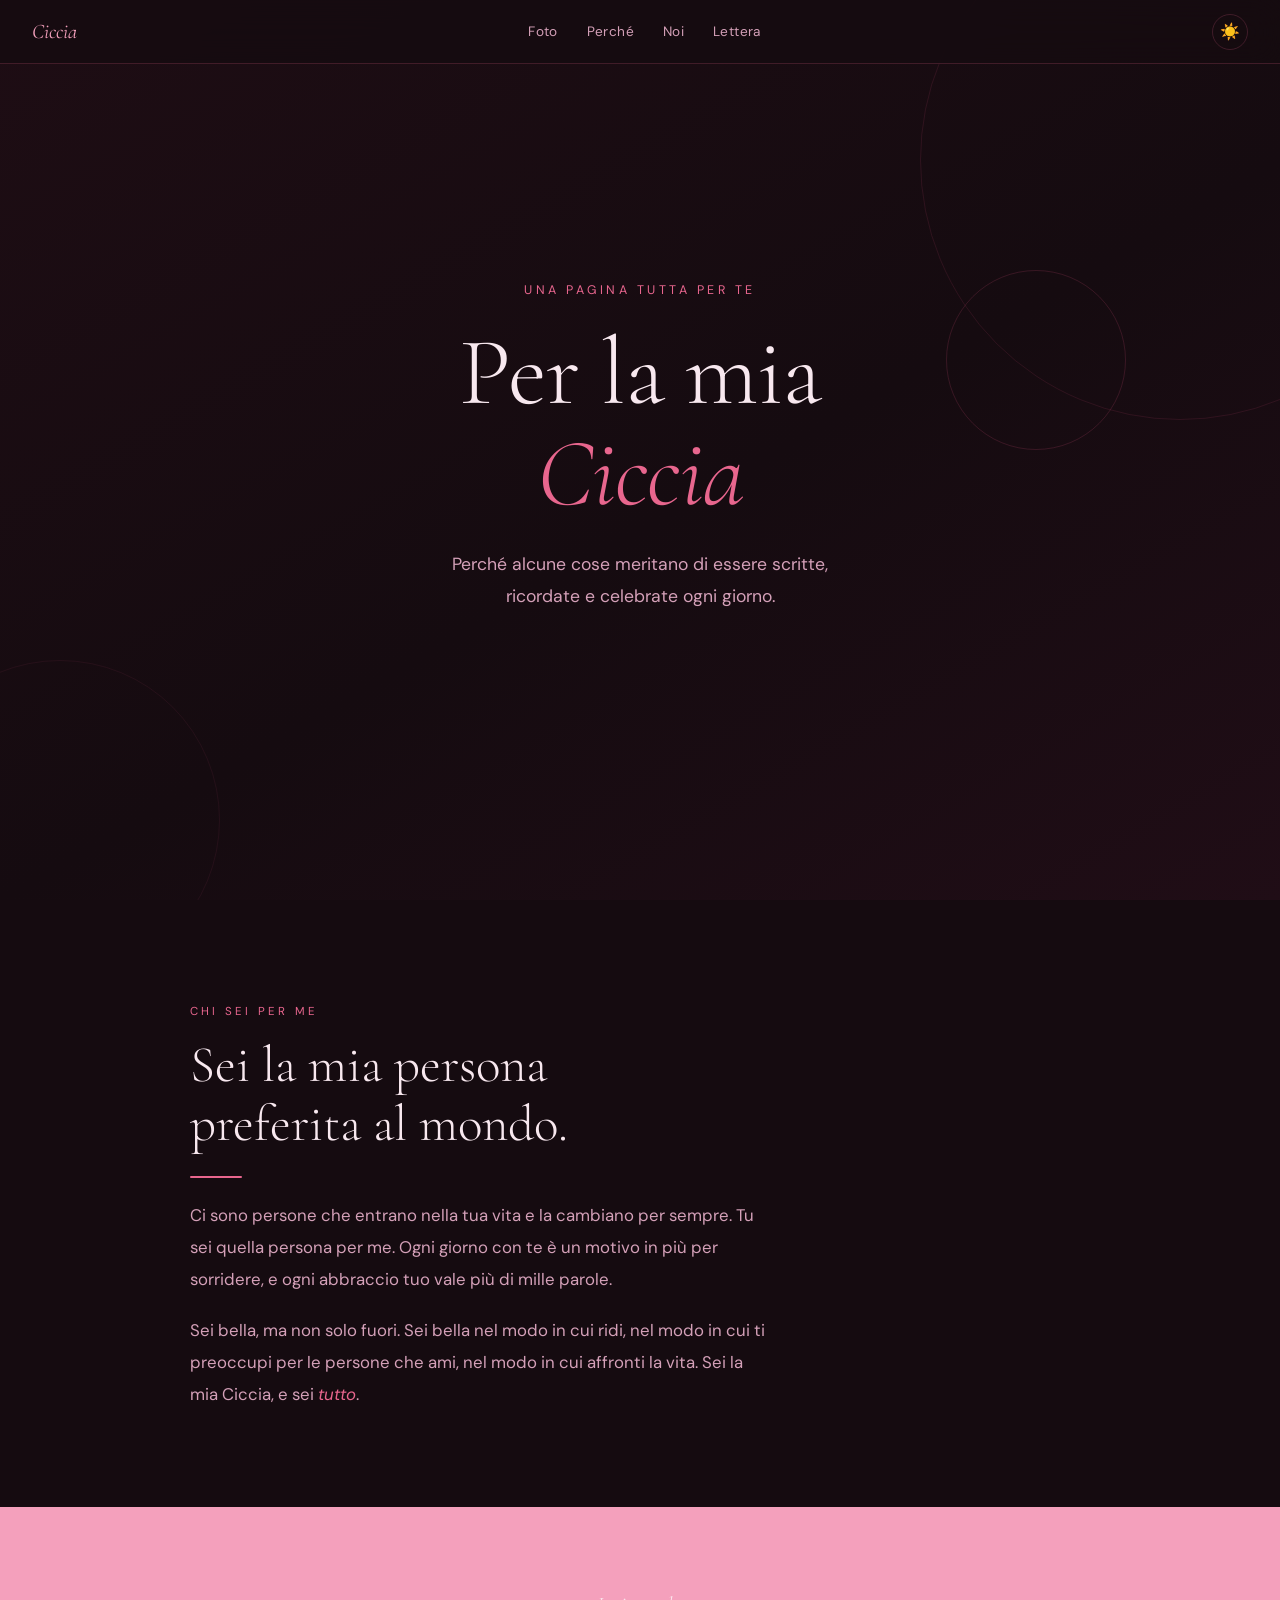
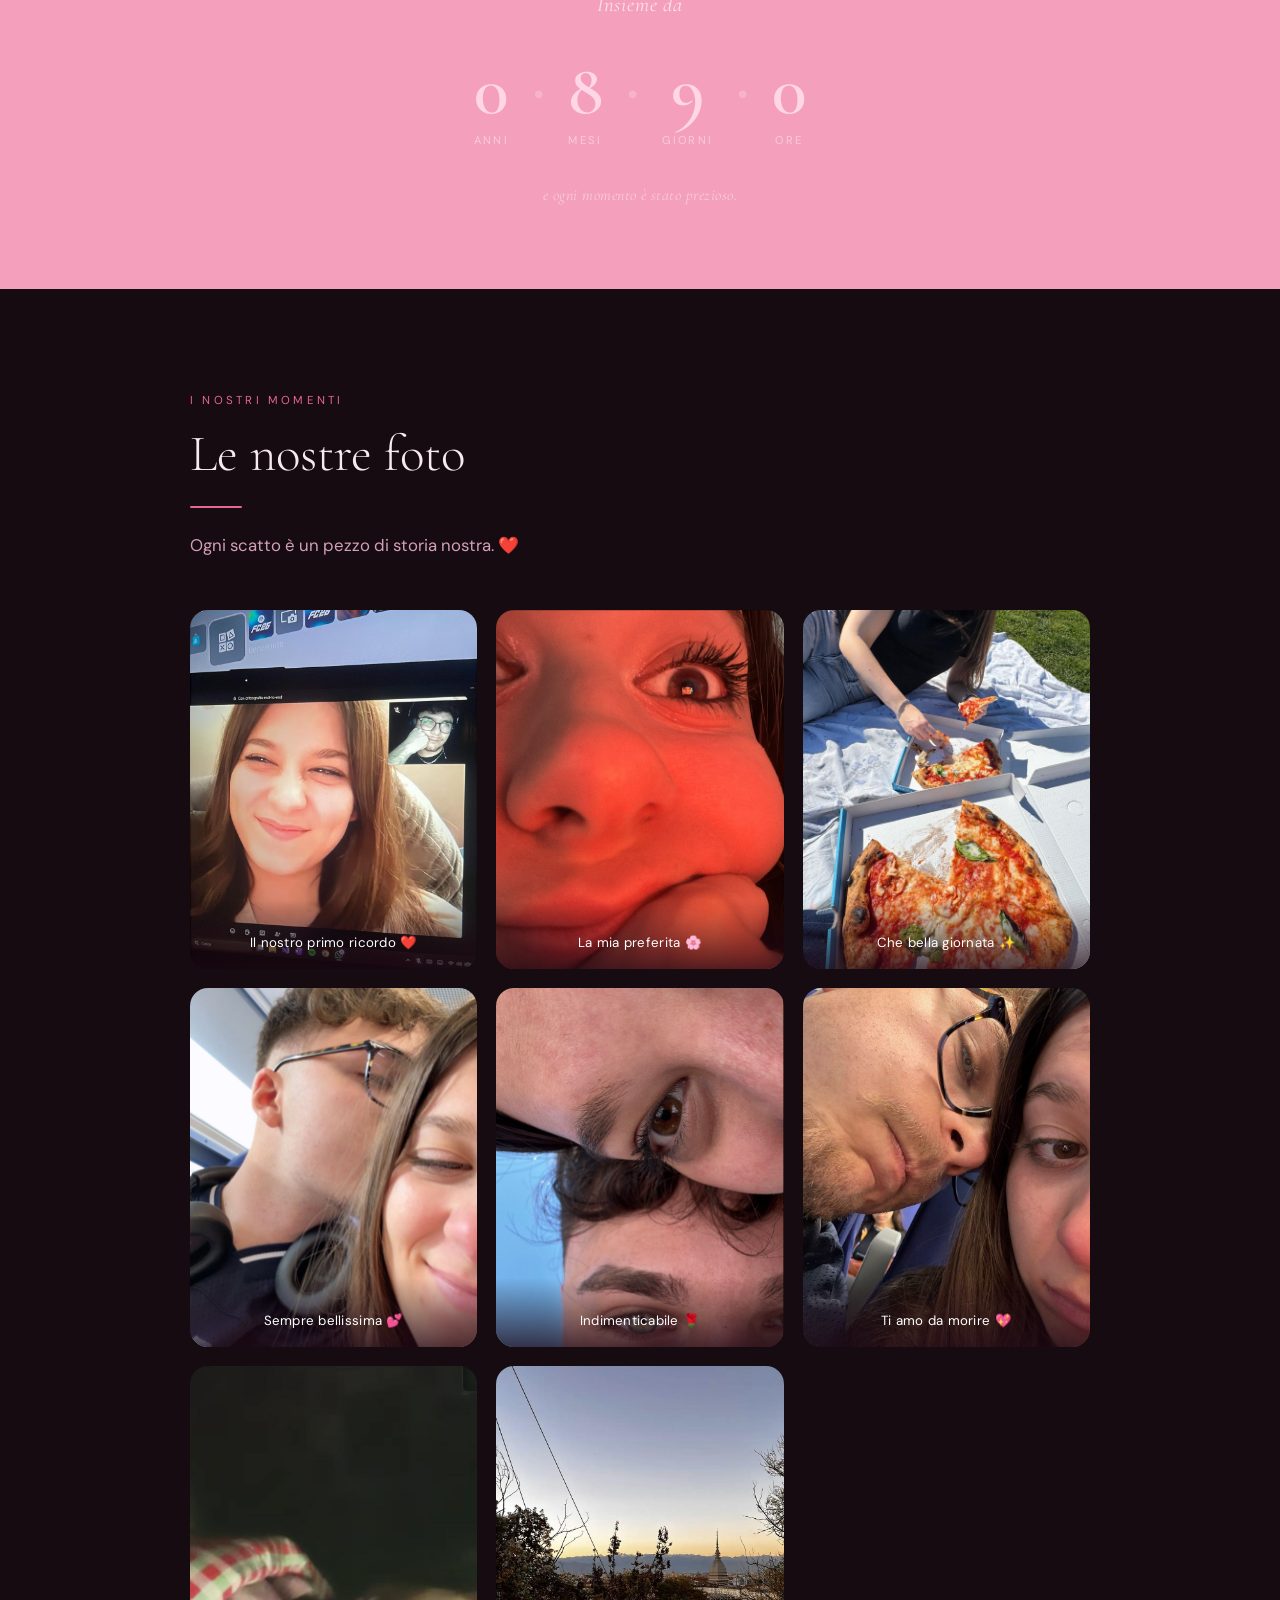
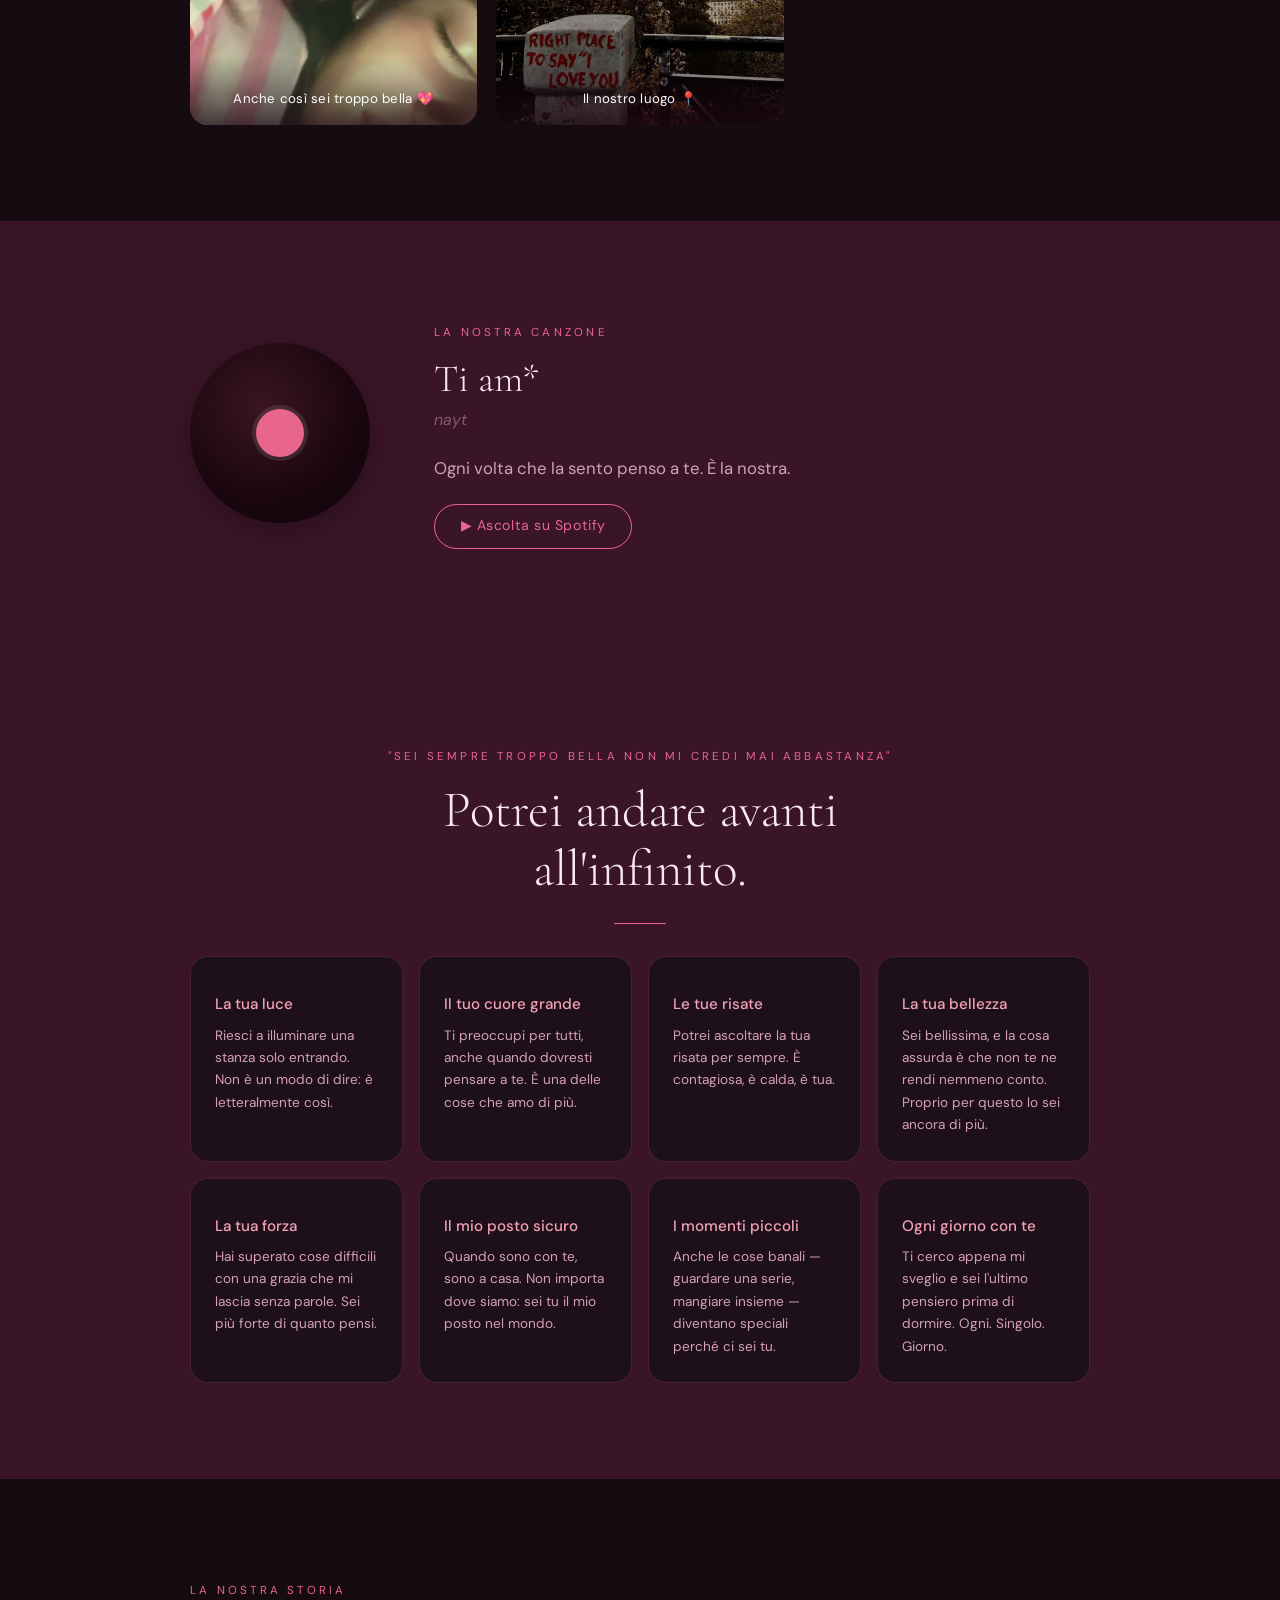
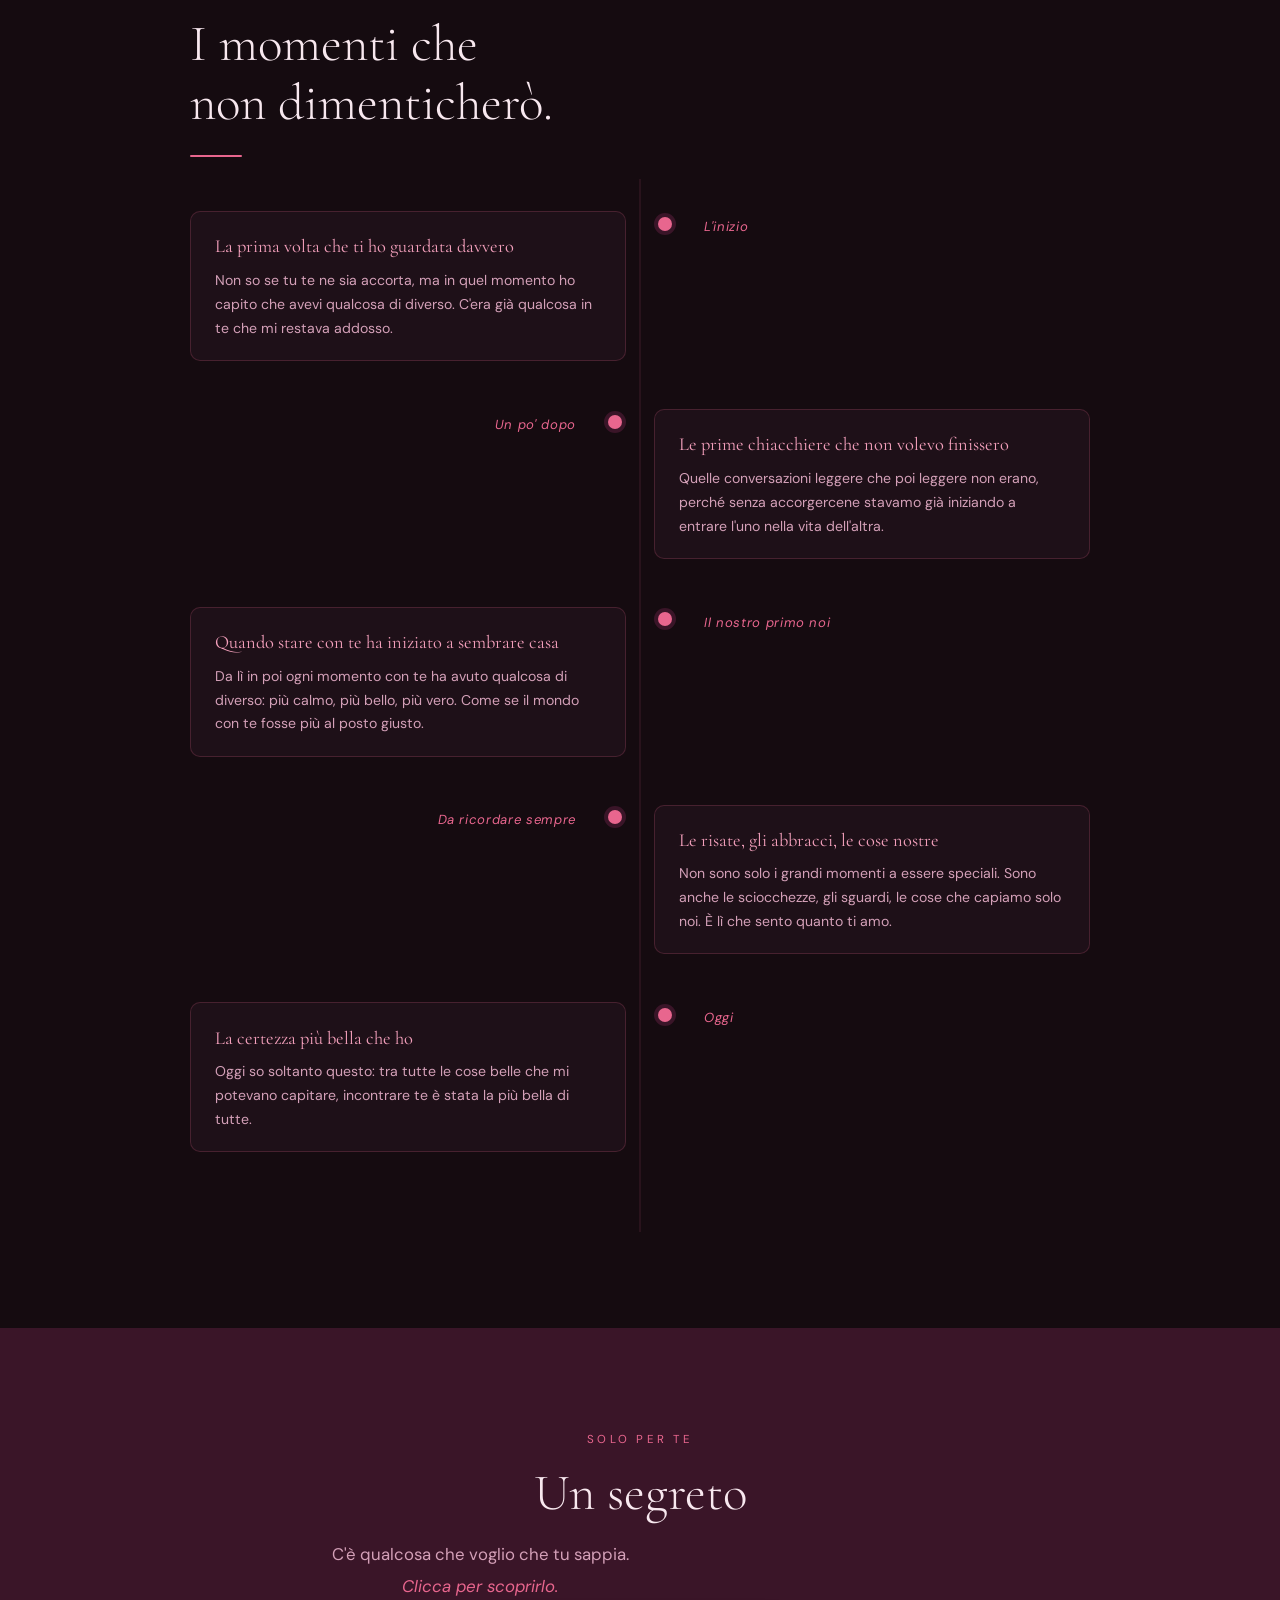
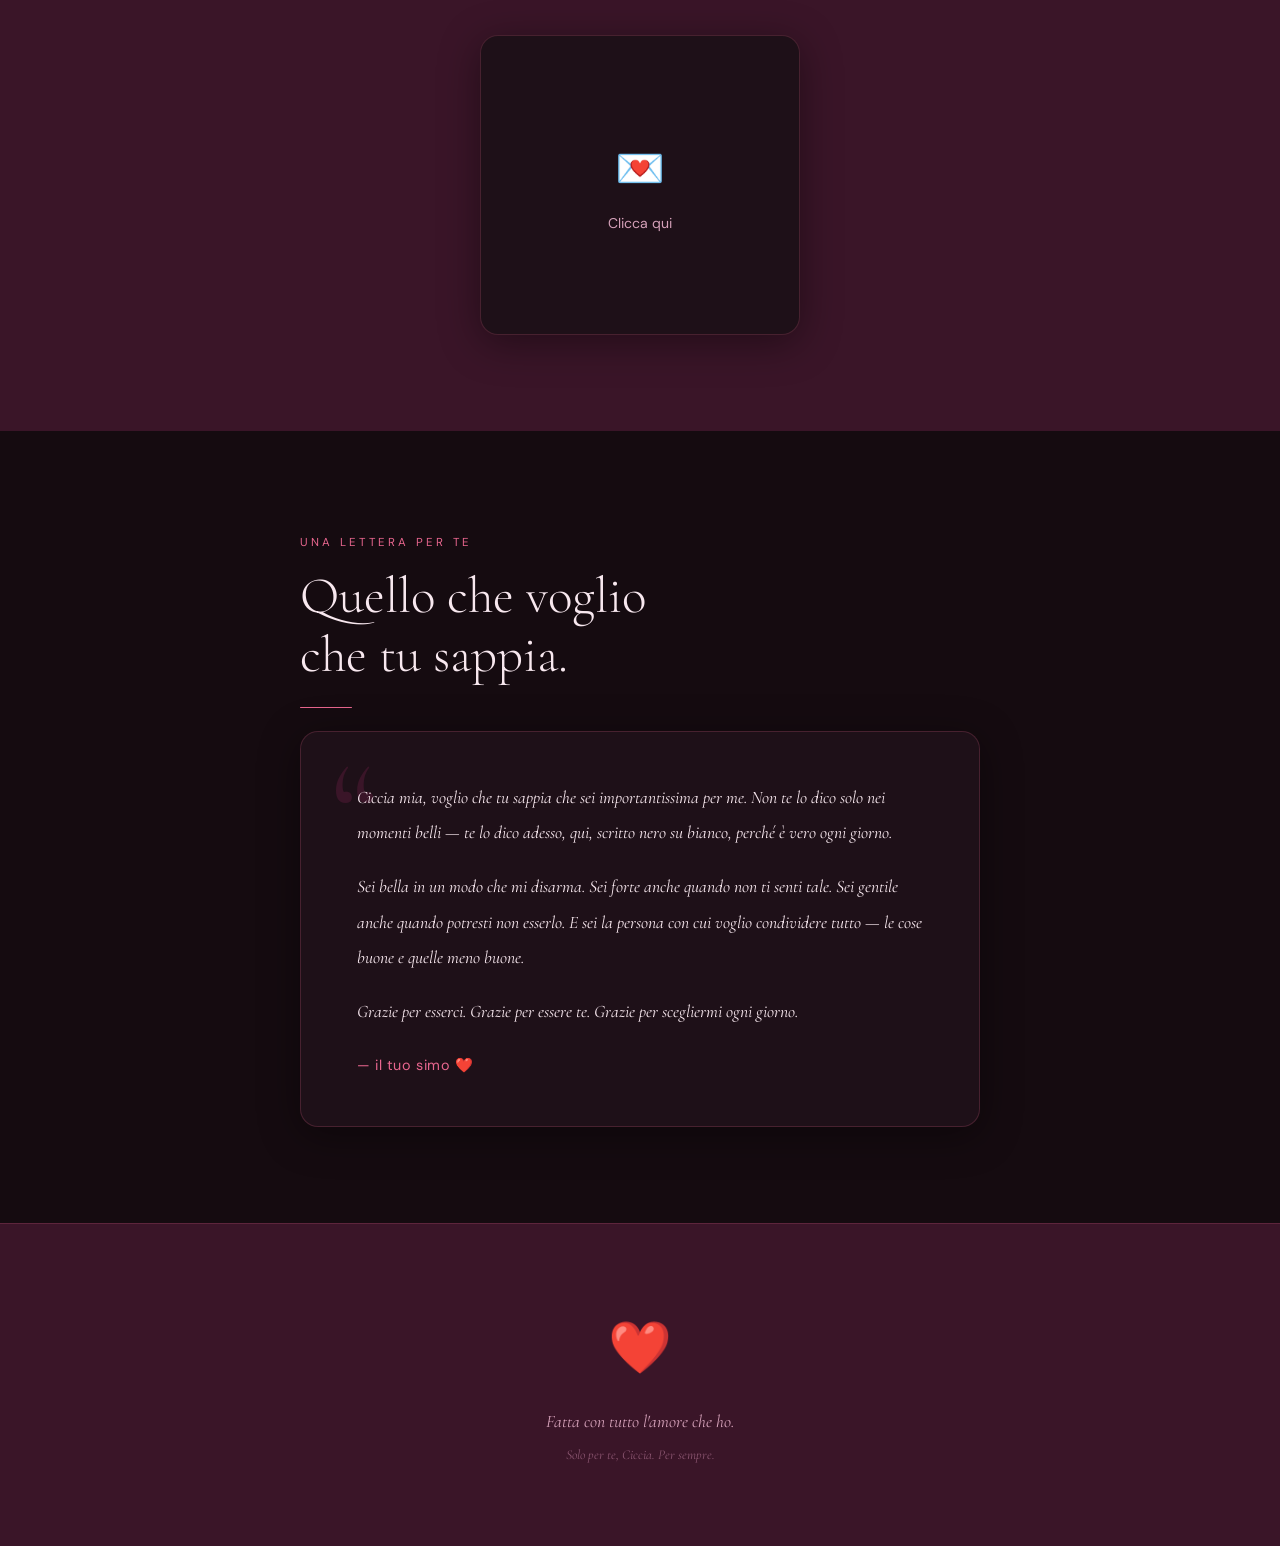
==== index.html @ 75c99d30 "Add files via upload" ====
<!DOCTYPE html>
<html lang="it">
<head>
  <meta charset="UTF-8" />
  <meta name="viewport" content="width=device-width, initial-scale=1.0" />
  <title>Per la mia Ciccia</title>

  <link rel="stylesheet" href="style.css" />
  <link rel="preconnect" href="https://fonts.googleapis.com" />
  <link rel="preconnect" href="https://fonts.gstatic.com" crossorigin />
  <link href="https://fonts.googleapis.com/css2?family=Cormorant+Garamond:ital,wght@0,300;0,400;0,600;1,300;1,400&family=DM+Sans:wght@300;400;500&display=swap" rel="stylesheet" />
</head>
<body>
  <div class="petals-wrap" id="petals"></div>

  <nav id="navbar">
    <span class="nav-brand">Ciccia</span>
    <div class="nav-links">
      <a href="#gallery">Foto</a>
      <a href="#reasons">Perché</a>
      <a href="#timeline">Noi</a>
      <a href="#letter">Lettera</a>
    </div>
    <button class="theme-toggle" id="themeToggle" aria-label="Cambia tema">🌙</button>
  </nav>

  <section id="hero">
    <div class="hero-inner">
      <p class="eyebrow">Una pagina tutta per te</p>
      <h1>Per la mia <br /><em>Ciccia</em></h1>
      <p class="hero-sub">
        Perché alcune cose meritano di essere scritte,<br />
        ricordate e celebrate ogni giorno.
      </p>
     
    </div>

    <div class="hero-deco" aria-hidden="true">
      <div class="deco-circle c1"></div>
      <div class="deco-circle c2"></div>
      <div class="deco-circle c3"></div>
    </div>
  </section>

  <section id="intro" class="section">
    <div class="container">
      <span class="tag">Chi sei per me</span>
      <h2>Sei la mia persona <br />preferita al mondo.</h2>
      <div class="divider"></div>
      <p class="body-text">
        Ci sono persone che entrano nella tua vita e la cambiano per sempre.
        Tu sei quella persona per me. Ogni giorno con te è un motivo in più per sorridere,
        e ogni abbraccio tuo vale più di mille parole.
      </p>
      <p class="body-text mt">
        Sei bella, ma non solo fuori. Sei bella nel modo in cui ridi, nel modo in cui
        ti preoccupi per le persone che ami, nel modo in cui affronti la vita.
        Sei la mia Ciccia, e sei <em>tutto</em>.
      </p>
    </div>
  </section>

  <div id="counter">
    <div class="counter-inner">
      <p class="counter-label-top">Insieme da</p>
      <div class="counter-grid">
        <div class="cnt-item">
          <span class="cnt-num" id="cnt-years">0</span>
          <span class="cnt-unit">Anni</span>
        </div>
        <div class="cnt-sep">•</div>
        <div class="cnt-item">
          <span class="cnt-num" id="cnt-months">0</span>
          <span class="cnt-unit">Mesi</span>
        </div>
        <div class="cnt-sep">•</div>
        <div class="cnt-item">
          <span class="cnt-num" id="cnt-days">0</span>
          <span class="cnt-unit">Giorni</span>
        </div>
        <div class="cnt-sep">•</div>
        <div class="cnt-item">
          <span class="cnt-num" id="cnt-hours">0</span>
          <span class="cnt-unit">Ore</span>
        </div>
      </div>
      <p class="counter-sub">e ogni momento è stato prezioso.</p>
    </div>
  </div>

  <section id="gallery" class="section">
    <div class="container">
      <span class="tag">I nostri momenti</span>
      <h2>Le nostre foto</h2>
      <div class="divider"></div>
      <p class="body-text" style="margin-bottom: 3rem;">
        Ogni scatto è un pezzo di storia nostra. ❤️
      </p>

      <div class="photo-grid" id="photoGrid"></div>
    </div>
  </section>

  <section id="song" class="section song-section">
    <div class="container song-inner">
      <div class="song-vinyl" id="vinyl" aria-hidden="true">
        <div class="vinyl-center"></div>
      </div>

      <div class="song-text">
        <span class="tag">La nostra canzone</span>
        <h2 id="song-title">La nostra canzone</h2>
        <p class="song-artist" id="song-artist">Artista — Titolo</p>
        <p class="body-text">Ogni volta che la sento penso a te. È la nostra.</p>
        <a class="spotify-btn" id="spotify-link" href="#" target="_blank" rel="noopener noreferrer">▶ Ascolta su Spotify</a>
      </div>
    </div>
  </section>

  <section id="reasons" class="section alt-section">
    <div class="container" style="text-align: center;">
      <span class="tag">"Sei sempre troppo bella non mi credi mai abbastanza"</span>
      <h2>Potrei andare avanti <br />all'infinito.</h2>
      <div class="divider" style="margin: 1.5rem auto;"></div>

      <div class="reasons-grid">
        <div class="reason-card" data-delay="0">
          <span class="r-icon"></span>
          <h3>La tua luce</h3>
          <p>Riesci a illuminare una stanza solo entrando. Non è un modo di dire: è letteralmente così.</p>
        </div>

        <div class="reason-card" data-delay="60">
          <span class="r-icon"></span>
          <h3>Il tuo cuore grande</h3>
          <p>Ti preoccupi per tutti, anche quando dovresti pensare a te. È una delle cose che amo di più.</p>
        </div>

        <div class="reason-card" data-delay="120">
          <span class="r-icon"></span>
          <h3>Le tue risate</h3>
          <p>Potrei ascoltare la tua risata per sempre. È contagiosa, è calda, è tua.</p>
        </div>

        <div class="reason-card" data-delay="180">
          <span class="r-icon"></span>
          <h3>La tua bellezza</h3>
          <p>Sei bellissima, e la cosa assurda è che non te ne rendi nemmeno conto. Proprio per questo lo sei ancora di più.</p>
        </div>

        <div class="reason-card" data-delay="240">
          <span class="r-icon"></span>
          <h3>La tua forza</h3>
          <p>Hai superato cose difficili con una grazia che mi lascia senza parole. Sei più forte di quanto pensi.</p>
        </div>

        <div class="reason-card" data-delay="300">
          <span class="r-icon"></span>
          <h3>Il mio posto sicuro</h3>
          <p>Quando sono con te, sono a casa. Non importa dove siamo: sei tu il mio posto nel mondo.</p>
        </div>

        

        <div class="reason-card" data-delay="390">
          <span class="r-icon"></span>
          <h3>I momenti piccoli</h3>
          <p>Anche le cose banali — guardare una serie, mangiare insieme — diventano speciali perché ci sei tu.</p>
        </div>

        <div class="reason-card" data-delay="450">
          <span class="r-icon"></span>
          <h3>Ogni giorno con te</h3>
          <p>Ti cerco appena mi sveglio e sei l'ultimo pensiero prima di dormire. Ogni. Singolo. Giorno.</p>
        </div>
      </div>
    </div>
  </section>

  <section id="timeline" class="section">
    <div class="container">
      <span class="tag">La nostra storia</span>
      <h2>I momenti che <br />non dimenticherò.</h2>
      <div class="divider"></div>

      <div class="timeline">
        <div class="tl-item">
          <div class="tl-date">L'inizio</div>
          <div class="tl-dot"></div>
          <div class="tl-content">
            <h3>La prima volta che ti ho guardata davvero</h3>
            <p>Non so se tu te ne sia accorta, ma in quel momento ho capito che avevi qualcosa di diverso. C'era già qualcosa in te che mi restava addosso.</p>
          </div>
        </div>

        <div class="tl-item">
          <div class="tl-date">Un po' dopo</div>
          <div class="tl-dot"></div>
          <div class="tl-content">
            <h3>Le prime chiacchiere che non volevo finissero</h3>
            <p>Quelle conversazioni leggere che poi leggere non erano, perché senza accorgercene stavamo già iniziando a entrare l'uno nella vita dell'altra.</p>
          </div>
        </div>

        <div class="tl-item">
          <div class="tl-date">Il nostro primo noi</div>
          <div class="tl-dot"></div>
          <div class="tl-content">
            <h3>Quando stare con te ha iniziato a sembrare casa</h3>
            <p>Da lì in poi ogni momento con te ha avuto qualcosa di diverso: più calmo, più bello, più vero. Come se il mondo con te fosse più al posto giusto.</p>
          </div>
        </div>

        <div class="tl-item">
          <div class="tl-date">Da ricordare sempre</div>
          <div class="tl-dot"></div>
          <div class="tl-content">
            <h3>Le risate, gli abbracci, le cose nostre</h3>
            <p>Non sono solo i grandi momenti a essere speciali. Sono anche le sciocchezze, gli sguardi, le cose che capiamo solo noi. È lì che sento quanto ti amo.</p>
          </div>
        </div>

        <div class="tl-item">
          <div class="tl-date">Oggi</div>
          <div class="tl-dot"></div>
          <div class="tl-content">
            <h3>La certezza più bella che ho</h3>
            <p>Oggi so soltanto questo: tra tutte le cose belle che mi potevano capitare, incontrare te è stata la più bella di tutte.</p>
          </div>
        </div>
      </div>
    </div>
  </section>

  <section id="secret" class="section secret-section">
    <div class="container" style="text-align: center;">
      <span class="tag">Solo per te</span>
      <h2>Un segreto</h2>
      <p class="body-text" style="margin-bottom: 2rem;">
        C'è qualcosa che voglio che tu sappia.<br />
        <em>Clicca per scoprirlo.</em>
      </p>

      <div class="secret-card" id="secretCard">
        <div class="secret-front">
          <span class="secret-icon">💌</span>
          <p>Clicca qui</p>
        </div>

        <div class="secret-back">
  <p>
    Il mio segreto è semplice:<br>
    da quando ci sei tu, tutto sembra più bello.<br><br>
    Sei il mio pensiero felice, il mio posto sicuro
    e una delle cose più belle che mi siano mai capitate.<br>
    Ti amo tanto, Ciccia. 💖
  </p>
</div>
      </div>
    </div>
  </section>

  <section id="letter" class="section">
    <div class="container letter-wrap">
      <span class="tag">Una lettera per te</span>
      <h2>Quello che voglio <br />che tu sappia.</h2>
      <div class="divider"></div>

      <div class="letter-card">
        <span class="letter-quote" aria-hidden="true">“</span>

        <p class="letter-text">
          Ciccia mia, voglio che tu sappia che sei importantissima per me.
          Non te lo dico solo nei momenti belli — te lo dico adesso, qui,
          scritto nero su bianco, perché è vero ogni giorno.
        </p>

        <p class="letter-text">
          Sei bella in un modo che mi disarma. Sei forte anche quando non ti senti tale.
          Sei gentile anche quando potresti non esserlo. E sei la persona con cui voglio
          condividere tutto — le cose buone e quelle meno buone.
        </p>

        <p class="letter-text">
          Grazie per esserci. Grazie per essere te. Grazie per scegliermi ogni giorno.
        </p>

        <p class="letter-sign">— il tuo simo ❤️</p>
      </div>
    </div>
  </section>

  <footer id="footer">
    <div class="heart-pulse" aria-hidden="true">❤️</div>
    <p>Fatta con tutto l'amore che ho.</p>
    <p class="footer-sub">Solo per te, Ciccia. Per sempre.</p>
  </footer>

  <script src="script.js"></script>
</body>
</html>
---- style.css ----
/* ══════════════════════════════════════
style.css — Per la mia Ciccia ❤️
══════════════════════════════════════ */

*,
*::before,
*::after {
  margin: 0;
  padding: 0;
  box-sizing: border-box;
}

:root {
  --rose: #d94f7a;
  --rose-light: #fce8f0;
  --rose-dark: #a63059;
  --rose-pale: #fff4f8;
  --cream: #fffaf7;
  --text: #2e1820;
  --text-soft: #7a4f60;
  --text-muted: #b08898;
  --white: #ffffff;
  --gold: #c9974a;
  --border: rgba(217, 79, 122, 0.15);
  --shadow: 0 8px 40px rgba(217, 79, 122, 0.12);
  --radius: 18px;
  --radius-sm: 10px;
  --nav-h: 64px;
  --font-display: "Cormorant Garamond", Georgia, serif;
  --font-body: "DM Sans", sans-serif;
  --transition: 0.3s cubic-bezier(0.4, 0, 0.2, 1);
}

[data-theme="dark"] {
  --rose: #e8668e;
  --rose-light: #3a1528;
  --rose-dark: #f4a0bc;
  --rose-pale: #1e0d14;
  --cream: #150b10;
  --text: #f8e8ef;
  --text-soft: #d4a0b8;
  --text-muted: #8a5570;
  --white: #1e1018;
  --border: rgba(232, 102, 142, 0.2);
  --shadow: 0 8px 40px rgba(0, 0, 0, 0.4);
}

html {
  scroll-behavior: smooth;
}

body {
  font-family: var(--font-body);
  background: var(--cream);
  color: var(--text);
  line-height: 1.7;
  overflow-x: hidden;
  transition: background var(--transition), color var(--transition);
}

a {
  color: var(--rose);
  text-decoration: none;
}

.petals-wrap {
  position: fixed;
  inset: 0;
  pointer-events: none;
  z-index: 0;
  overflow: hidden;
}

.petal {
  position: absolute;
  top: -60px;
  animation: petalFall linear infinite;
  opacity: 0.65;
  user-select: none;
  font-size: 1.3rem;
}

@keyframes petalFall {
  0% {
    transform: translateY(0) rotate(0deg) translateX(0px);
    opacity: 0;
  }
  8% {
    opacity: 0.65;
  }
  92% {
    opacity: 0.5;
  }
  100% {
    transform: translateY(110vh) rotate(600deg) translateX(50px);
    opacity: 0;
  }
}

#navbar {
  position: fixed;
  top: 0;
  left: 0;
  right: 0;
  height: var(--nav-h);
  display: flex;
  align-items: center;
  justify-content: space-between;
  padding: 0 2rem;
  z-index: 100;
  backdrop-filter: blur(16px);
  -webkit-backdrop-filter: blur(16px);
  background: rgba(255, 244, 248, 0.82);
  border-bottom: 0.5px solid var(--border);
  transition: background var(--transition);
}

[data-theme="dark"] #navbar {
  background: rgba(21, 11, 16, 0.82);
}

.nav-brand {
  font-family: var(--font-display);
  font-size: 1.3rem;
  color: var(--rose-dark);
  font-style: italic;
}

.nav-links {
  display: flex;
  gap: 1.8rem;
}

.nav-links a {
  font-size: 0.85rem;
  color: var(--text-soft);
  letter-spacing: 0.03em;
  transition: color var(--transition);
}

.nav-links a:hover {
  color: var(--rose);
}

.theme-toggle {
  background: none;
  border: 1px solid var(--border);
  border-radius: 50%;
  width: 36px;
  height: 36px;
  font-size: 1rem;
  cursor: pointer;
  display: flex;
  align-items: center;
  justify-content: center;
  transition: background var(--transition);
}

.theme-toggle:hover {
  background: var(--rose-light);
}

@media (max-width: 600px) {
  .nav-links {
    display: none;
  }
}

#hero {
  min-height: 100vh;
  display: flex;
  align-items: center;
  justify-content: center;
  position: relative;
  overflow: hidden;
  padding: calc(var(--nav-h) + 2rem) 2rem 4rem;
  background: linear-gradient(150deg, #fff4f8 0%, #fffaf7 55%, #ffedf4 100%);
}

[data-theme="dark"] #hero {
  background: linear-gradient(150deg, #1e0d14 0%, #150b10 55%, #200d16 100%);
}

.hero-inner {
  position: relative;
  z-index: 2;
  text-align: center;
  max-width: 680px;
}

.eyebrow {
  font-family: var(--font-body);
  font-size: 0.78rem;
  letter-spacing: 0.28em;
  text-transform: uppercase;
  color: var(--rose);
  margin-bottom: 1.4rem;
  opacity: 0;
  animation: fadeUp 0.8s 0.2s forwards;
}

h1 {
  font-family: var(--font-display);
  font-size: clamp(3.2rem, 9vw, 6rem);
  font-weight: 300;
  line-height: 1.05;
  color: var(--text);
  margin-bottom: 1.5rem;
  letter-spacing: -0.01em;
  opacity: 0;
  animation: fadeUp 0.8s 0.4s forwards;
}

h1 em {
  font-style: italic;
  color: var(--rose);
}

.hero-sub {
  font-size: 1.1rem;
  color: var(--text-soft);
  line-height: 1.8;
  margin-bottom: 2.5rem;
  opacity: 0;
  animation: fadeUp 0.8s 0.6s forwards;
}

.cta-btn {
  display: inline-block;
  padding: 0.8rem 2.2rem;
  background: var(--rose);
  color: white;
  border-radius: 50px;
  font-size: 0.95rem;
  font-family: var(--font-body);
  letter-spacing: 0.04em;
  transition: transform var(--transition), box-shadow var(--transition);
  opacity: 0;
  animation: fadeUp 0.8s 0.8s forwards;
}

.cta-btn:hover {
  transform: translateY(-3px);
  box-shadow: 0 12px 32px rgba(217, 79, 122, 0.35);
  color: white;
}

.hero-deco {
  position: absolute;
  inset: 0;
  pointer-events: none;
  z-index: 1;
}

.deco-circle {
  position: absolute;
  border-radius: 50%;
  border: 1px solid rgba(217, 79, 122, 0.12);
}

.c1 {
  width: 520px;
  height: 520px;
  top: -100px;
  right: -160px;
}

.c2 {
  width: 320px;
  height: 320px;
  bottom: -80px;
  left: -100px;
  border-color: rgba(217, 79, 122, 0.08);
}

.c3 {
  width: 180px;
  height: 180px;
  top: 30%;
  right: 12%;
  border-color: rgba(217, 79, 122, 0.18);
}

@keyframes fadeUp {
  from {
    opacity: 0;
    transform: translateY(22px);
  }
  to {
    opacity: 1;
    transform: translateY(0);
  }
}

.section {
  padding: 6rem 2rem;
}

.alt-section {
  background: var(--rose-pale);
}

[data-theme="dark"] .alt-section {
  background: var(--rose-light);
}

.container {
  max-width: 900px;
  margin: 0 auto;
}

.tag {
  display: inline-block;
  font-size: 0.72rem;
  letter-spacing: 0.28em;
  text-transform: uppercase;
  color: var(--rose);
  margin-bottom: 0.9rem;
}

h2 {
  font-family: var(--font-display);
  font-size: clamp(2rem, 5vw, 3.2rem);
  font-weight: 300;
  color: var(--text);
  line-height: 1.15;
  margin-bottom: 1rem;
}

.divider {
  width: 52px;
  height: 1.5px;
  background: var(--rose);
  border-radius: 2px;
  margin: 1.4rem 0;
}

.body-text {
  font-size: 1.05rem;
  line-height: 1.9;
  color: var(--text-soft);
  max-width: 580px;
}

.body-text em {
  color: var(--rose);
  font-style: italic;
}

.mt {
  margin-top: 1.2rem;
}

#counter {
  background: var(--rose-dark);
  padding: 5rem 2rem;
  text-align: center;
}

.counter-inner {
  max-width: 700px;
  margin: 0 auto;
}

.counter-label-top {
  font-family: var(--font-display);
  font-size: 1.3rem;
  font-style: italic;
  color: rgba(255, 255, 255, 0.7);
  margin-bottom: 2rem;
  letter-spacing: 0.04em;
}

.counter-grid {
  display: flex;
  justify-content: center;
  align-items: center;
  gap: 1.5rem;
  flex-wrap: wrap;
}

.cnt-item {
  text-align: center;
}

.cnt-num {
  display: block;
  font-family: var(--font-display);
  font-size: clamp(2.8rem, 7vw, 4.5rem);
  font-weight: 600;
  color: #ffd6e5;
  line-height: 1;
}

.cnt-unit {
  display: block;
  font-size: 0.7rem;
  letter-spacing: 0.2em;
  text-transform: uppercase;
  color: rgba(255, 255, 255, 0.45);
  margin-top: 0.3rem;
}

.cnt-sep {
  font-size: 2rem;
  color: rgba(255, 255, 255, 0.2);
  margin-bottom: 1rem;
}

.counter-sub {
  font-family: var(--font-display);
  font-style: italic;
  color: rgba(255, 255, 255, 0.45);
  font-size: 1rem;
  margin-top: 2rem;
  letter-spacing: 0.03em;
}

.photo-grid {
  display: grid;
  grid-template-columns: repeat(auto-fill, minmax(240px, 1fr));
  gap: 1.2rem;
}

.photo-card {
  border-radius: var(--radius);
  overflow: hidden;
  aspect-ratio: 4 / 5;
  position: relative;
  cursor: pointer;
  transition: transform var(--transition), box-shadow var(--transition);
}

.photo-card:hover {
  transform: translateY(-6px) scale(1.01);
  box-shadow: var(--shadow);
}

.photo-card img {
  width: 100%;
  height: 100%;
  object-fit: cover;
  display: block;
}

.photo-caption {
  position: absolute;
  bottom: 0;
  left: 0;
  right: 0;
  padding: 2rem 1rem 0.9rem;
  background: linear-gradient(to top, rgba(30, 8, 20, 0.75) 0%, transparent 100%);
  color: white;
  font-size: 0.83rem;
  text-align: center;
  letter-spacing: 0.02em;
}

.song-section {
  background: var(--rose-pale);
}

[data-theme="dark"] .song-section {
  background: var(--rose-light);
}

.song-inner {
  display: flex;
  align-items: center;
  gap: 4rem;
  flex-wrap: wrap;
}

.song-vinyl {
  flex-shrink: 0;
  width: 180px;
  height: 180px;
  border-radius: 50%;
  background: radial-gradient(circle at 40% 35%, #3a1520 0%, #1a060e 60%, #0d0408 100%);
  display: flex;
  align-items: center;
  justify-content: center;
  animation: spin 8s linear infinite;
  animation-play-state: paused;
  box-shadow: 0 8px 32px rgba(0, 0, 0, 0.3);
  position: relative;
}

.song-vinyl.playing {
  animation-play-state: running;
}

.vinyl-center {
  width: 48px;
  height: 48px;
  border-radius: 50%;
  background: var(--rose);
  box-shadow: 0 0 0 4px rgba(255, 255, 255, 0.1);
}

@keyframes spin {
  to {
    transform: rotate(360deg);
  }
}

.song-text {
  flex: 1;
  min-width: 240px;
}

#song-title {
  font-size: clamp(1.6rem, 4vw, 2.4rem);
  margin-bottom: 0.3rem;
}

.song-artist {
  font-size: 1rem;
  color: var(--text-muted);
  margin-bottom: 1.2rem;
  font-style: italic;
}

.spotify-btn {
  display: inline-flex;
  align-items: center;
  gap: 0.5rem;
  padding: 0.6rem 1.6rem;
  border: 1.5px solid var(--rose);
  border-radius: 50px;
  color: var(--rose);
  font-size: 0.88rem;
  letter-spacing: 0.04em;
  margin-top: 1.2rem;
  transition: background var(--transition), color var(--transition);
}

.spotify-btn:hover {
  background: var(--rose);
  color: white;
}

.reasons-grid {
  display: grid;
  grid-template-columns: repeat(auto-fill, minmax(210px, 1fr));
  gap: 1rem;
  margin-top: 2rem;
  text-align: left;
}

.reason-card {
  background: var(--white);
  border-radius: var(--radius);
  padding: 1.5rem;
  border: 1px solid var(--border);
  transition: transform var(--transition), box-shadow var(--transition);
  opacity: 0;
  transform: translateY(20px);
}

.reason-card.visible {
  opacity: 1;
  transform: translateY(0);
  transition: opacity 0.5s ease, transform 0.5s ease, box-shadow var(--transition);
}

.reason-card:hover {
  transform: translateY(-5px) !important;
  box-shadow: var(--shadow);
}

.reason-photo {
  width: 100%;
  height: 160px;
  object-fit: cover;
  border-radius: 14px;
  margin-bottom: 0.9rem;
  display: block;
  box-shadow: 0 8px 20px rgba(0, 0, 0, 0.12);
}

.r-icon {
  font-size: 1.6rem;
  display: block;
  margin-bottom: 0.7rem;
}

.reason-card h3 {
  font-family: var(--font-body);
  font-size: 0.95rem;
  font-weight: 500;
  color: var(--rose-dark);
  margin-bottom: 0.4rem;
}

.reason-card p {
  font-size: 0.85rem;
  color: var(--text-soft);
  line-height: 1.65;
}

.timeline {
  position: relative;
  padding: 2rem 0;
  margin-top: 1rem;
}

.timeline::before {
  content: "";
  position: absolute;
  left: 50%;
  top: 0;
  bottom: 0;
  width: 1px;
  background: var(--border);
  transform: translateX(-50%);
}

.tl-item {
  display: flex;
  align-items: flex-start;
  gap: 2rem;
  margin-bottom: 3rem;
  position: relative;
}

.tl-item:nth-child(odd) {
  flex-direction: row-reverse;
}

.tl-date {
  flex: 1;
  text-align: right;
  font-size: 0.82rem;
  color: var(--rose);
  letter-spacing: 0.05em;
  padding-top: 0.3rem;
  font-style: italic;
}

.tl-item:nth-child(odd) .tl-date {
  text-align: left;
}

.tl-dot {
  width: 14px;
  height: 14px;
  border-radius: 50%;
  background: var(--rose);
  flex-shrink: 0;
  margin-top: 0.35rem;
  box-shadow: 0 0 0 4px var(--rose-light);
  position: relative;
  z-index: 1;
}

.tl-content {
  flex: 1;
  background: var(--white);
  border-radius: var(--radius-sm);
  padding: 1.2rem 1.5rem;
  border: 1px solid var(--border);
}

.tl-content h3 {
  font-family: var(--font-display);
  font-size: 1.15rem;
  font-weight: 400;
  color: var(--rose-dark);
  margin-bottom: 0.4rem;
}

.tl-content p {
  font-size: 0.88rem;
  color: var(--text-soft);
  line-height: 1.7;
}

@media (max-width: 640px) {
  .timeline::before {
    left: 20px;
  }

  .tl-item,
  .tl-item:nth-child(odd) {
    flex-direction: column;
    padding-left: 50px;
  }

  .tl-date,
  .tl-item:nth-child(odd) .tl-date {
    text-align: left;
  }

  .tl-dot {
    position: absolute;
    left: 14px;
    top: 0.35rem;
  }
}

.secret-section {
  background: var(--rose-pale);
}

[data-theme="dark"] .secret-section {
  background: var(--rose-light);
}

.secret-card {
  width: 320px;
  height: 300px;
  margin: 0 auto;
  position: relative;
  cursor: pointer;
  perspective: 1000px;
}

.secret-front,
.secret-back {
  position: absolute;
  inset: 0;
  border-radius: var(--radius);
  display: flex;
  flex-direction: column;
  align-items: center;
  justify-content: center;
  padding: 1.5rem;
  backface-visibility: hidden;
  -webkit-backface-visibility: hidden;
  transition: transform 0.7s cubic-bezier(0.4, 0, 0.2, 1);
}

.secret-front {
  background: var(--white);
  border: 1.5px solid var(--border);
  box-shadow: var(--shadow);
}

.secret-back {
  background: var(--rose);
  color: white;
  transform: rotateY(180deg);
  gap: 0.9rem;
  text-align: center;
}

.secret-back p {
  font-family: var(--font-display);
  font-size: 1rem;
  font-style: italic;
  line-height: 1.6;
  text-align: center;
}

.secret-back strong {
  font-weight: 600;
}

.secret-card.flipped .secret-front {
  transform: rotateY(-180deg);
}

.secret-card.flipped .secret-back {
  transform: rotateY(0deg);
}

.secret-icon {
  font-size: 2.5rem;
  margin-bottom: 0.6rem;
}

.secret-front p {
  font-size: 0.88rem;
  color: var(--text-soft);
}

.secret-photo {
  width: 100%;
  max-width: 170px;
  height: 110px;
  object-fit: cover;
  border-radius: 14px;
  border: 2px solid rgba(255, 255, 255, 0.25);
  box-shadow: 0 8px 22px rgba(0, 0, 0, 0.18);
}

.letter-wrap {
  max-width: 680px;
}

.letter-card {
  background: var(--white);
  border-radius: var(--radius);
  padding: 3rem 3.5rem;
  border: 1px solid var(--border);
  box-shadow: var(--shadow);
  position: relative;
  overflow: hidden;
}

.letter-quote {
  position: absolute;
  top: 0.5rem;
  left: 1.8rem;
  font-family: var(--font-display);
  font-size: 9rem;
  line-height: 1;
  color: var(--rose-light);
  pointer-events: none;
  user-select: none;
}

.letter-text {
  font-family: var(--font-display);
  font-size: 1.1rem;
  font-style: italic;
  line-height: 2;
  color: var(--text);
  position: relative;
  z-index: 1;
  margin-bottom: 1.2rem;
}

.letter-sign {
  font-style: normal;
  font-size: 0.9rem;
  color: var(--rose);
  letter-spacing: 0.04em;
  margin-top: 1.5rem;
}

@media (max-width: 600px) {
  .letter-card {
    padding: 2rem 1.5rem;
  }

  .song-inner {
    flex-direction: column;
    gap: 2rem;
  }

  .secret-card {
    width: 100%;
    max-width: 320px;
  }
}

#footer {
  text-align: center;
  padding: 5rem 2rem;
  background: var(--rose-pale);
  border-top: 1px solid var(--border);
}

[data-theme="dark"] #footer {
  background: var(--rose-light);
}

.heart-pulse {
  font-size: 3.2rem;
  display: inline-block;
  animation: heartbeat 1.3s ease-in-out infinite;
  margin-bottom: 1rem;
}

@keyframes heartbeat {
  0%,
  100% {
    transform: scale(1);
  }
  14% {
    transform: scale(1.25);
  }
  28% {
    transform: scale(1);
  }
  42% {
    transform: scale(1.18);
  }
  70% {
    transform: scale(1);
  }
}

#footer p {
  font-family: var(--font-display);
  font-size: 1.1rem;
  font-style: italic;
  color: var(--text-soft);
}

.footer-sub {
  font-size: 0.85rem !important;
  color: var(--text-muted) !important;
  margin-top: 0.4rem;
}

.lightbox {
  display: none;
  position: fixed;
  inset: 0;
  background: rgba(0, 0, 0, 0.88);
  z-index: 999;
  align-items: center;
  justify-content: center;
  flex-direction: column;
}

.lightbox.open {
  display: flex;
}

.lightbox img {
  max-width: 90vw;
  max-height: 80vh;
  border-radius: var(--radius-sm);
  object-fit: contain;
}

.lightbox-caption {
  color: rgba(255, 255, 255, 0.75);
  font-size: 0.9rem;
  margin-top: 1rem;
  font-style: italic;
}

.lightbox-close {
  position: fixed;
  top: 1.5rem;
  right: 2rem;
  font-size: 2rem;
  color: white;
  cursor: pointer;
  background: none;
  border: none;
  line-height: 1;
  opacity: 0.7;
}

.lightbox-close:hover {
  opacity: 1;
}

::-webkit-scrollbar {
  width: 6px;
}

::-webkit-scrollbar-track {
  background: var(--cream);
}

::-webkit-scrollbar-thumb {
  background: var(--rose-light);
  border-radius: 4px;
}

::-webkit-scrollbar-thumb:hover {
  background: var(--rose);
}
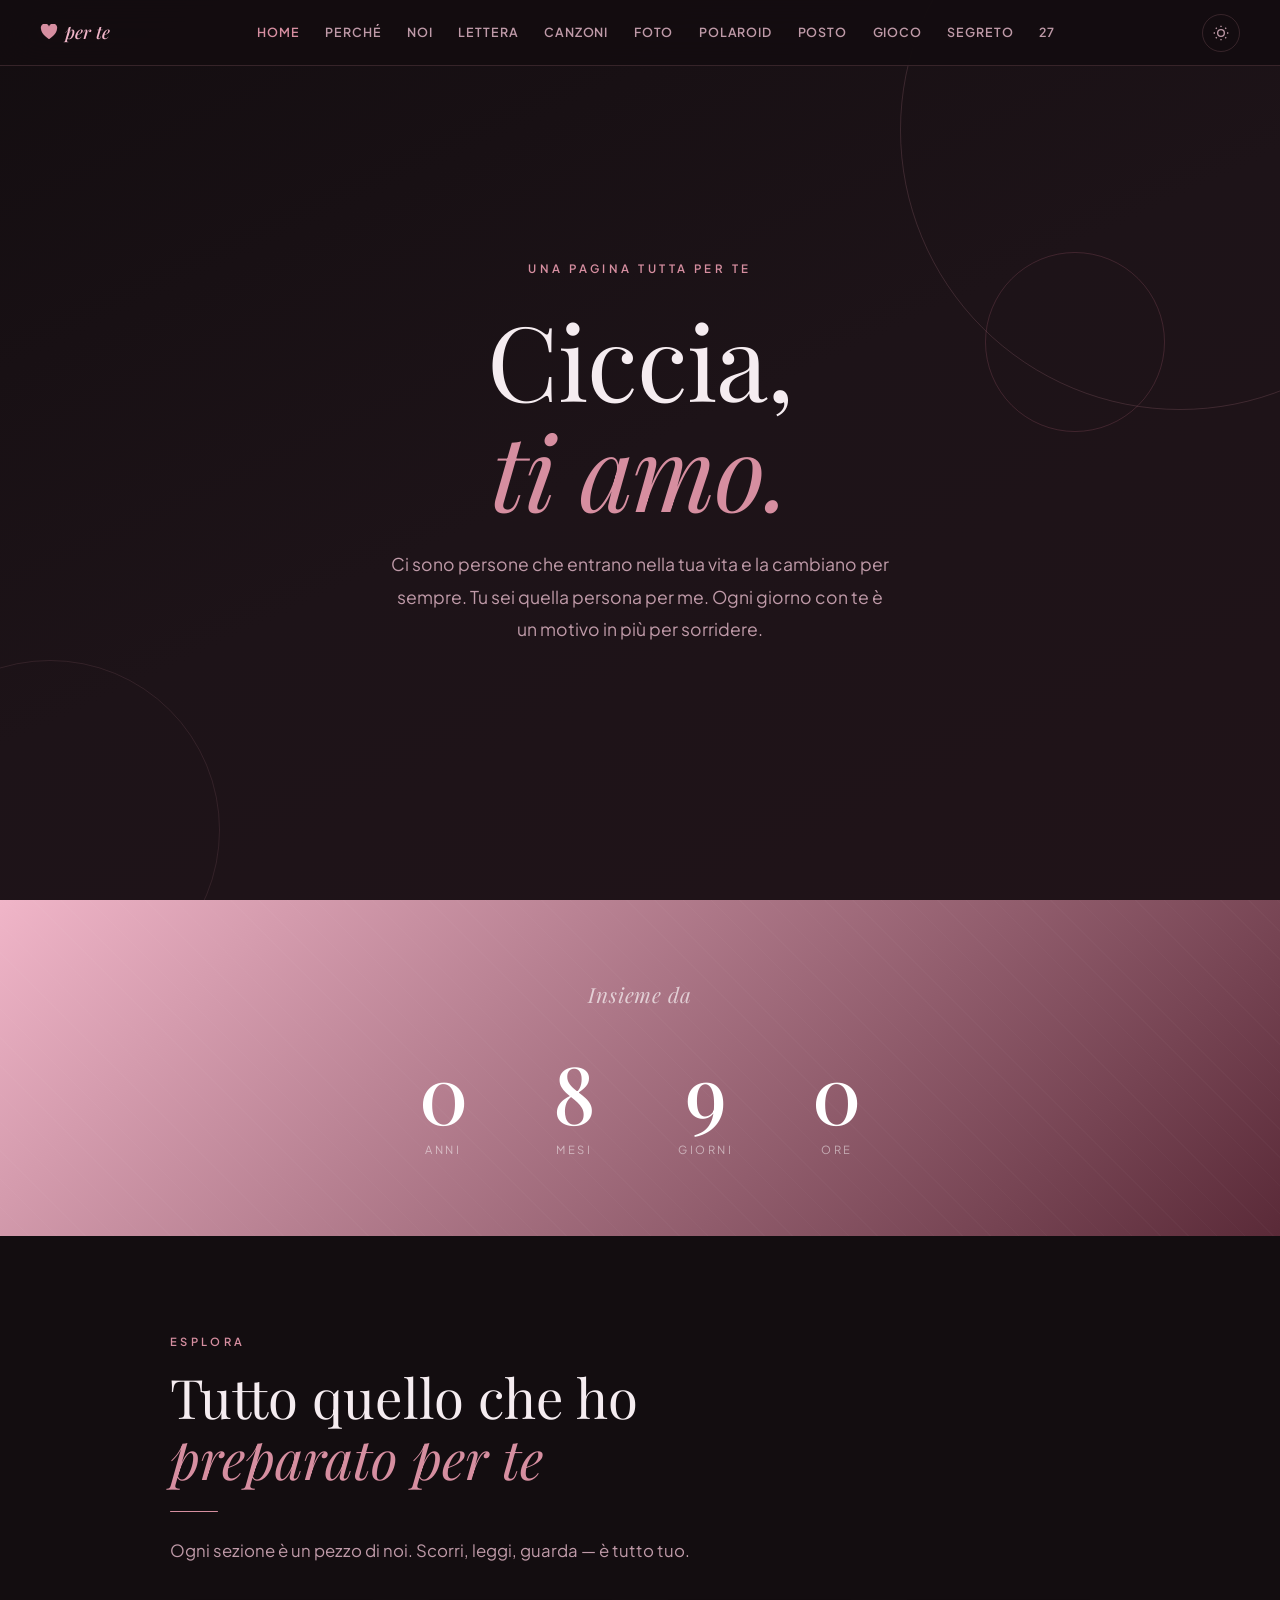
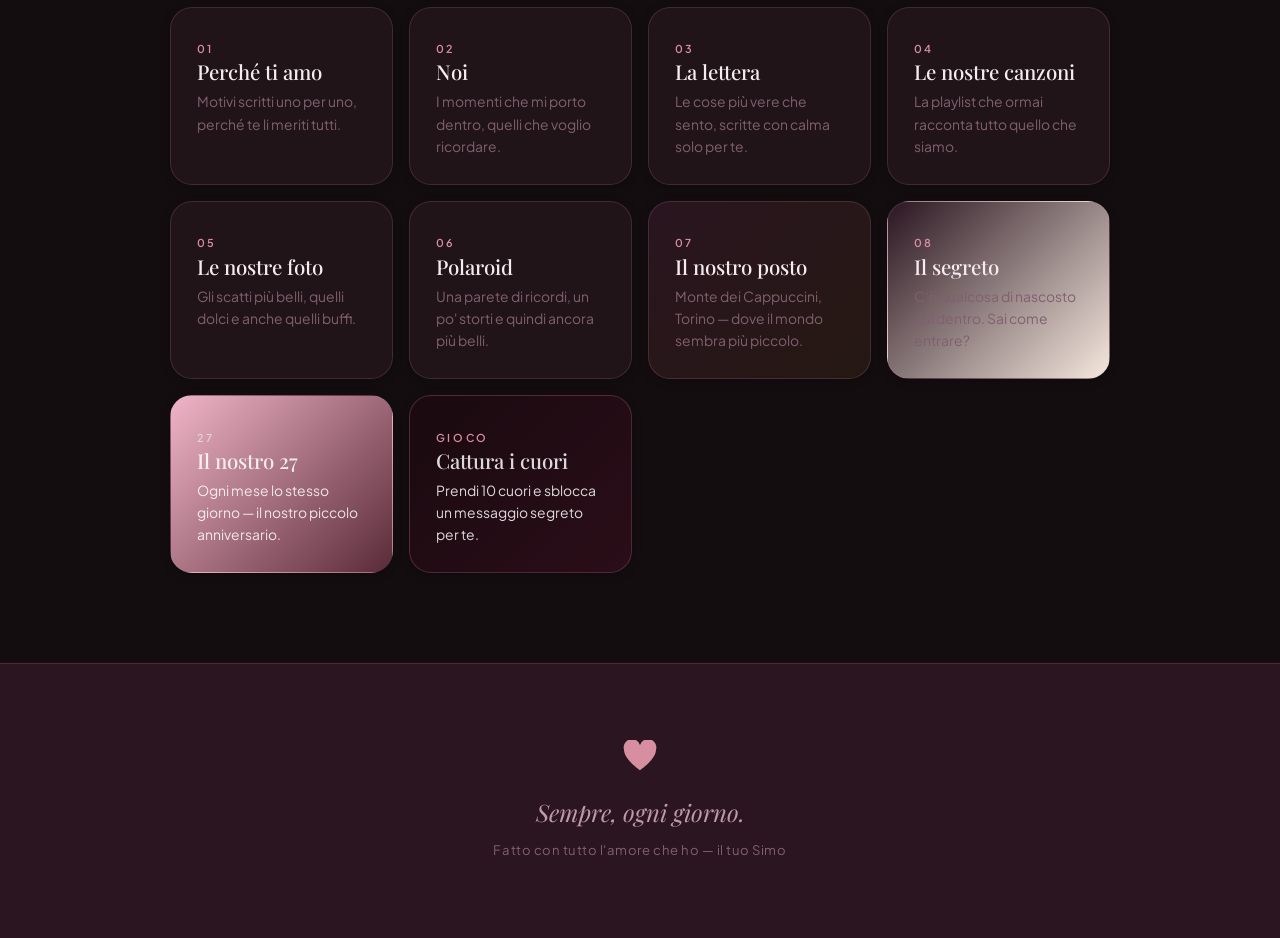
==== commit 7cf44089: "Add files via upload" ====
--- a/index.html
+++ b/index.html
@@ -1,301 +1,120 @@
 <!DOCTYPE html>
 <html lang="it">
 <head>
-  <meta charset="UTF-8" />
-  <meta name="viewport" content="width=device-width, initial-scale=1.0" />
-  <title>Per la mia Ciccia</title>
-
-  <link rel="stylesheet" href="style.css" />
-  <link rel="preconnect" href="https://fonts.googleapis.com" />
-  <link rel="preconnect" href="https://fonts.gstatic.com" crossorigin />
-  <link href="https://fonts.googleapis.com/css2?family=Cormorant+Garamond:ital,wght@0,300;0,400;0,600;1,300;1,400&family=DM+Sans:wght@300;400;500&display=swap" rel="stylesheet" />
+  <meta charset="UTF-8">
+  <meta name="viewport" content="width=device-width, initial-scale=1.0">
+  <link rel="icon" type="image/png" href="images/icon.png">
+  <title>Per te, Ciccia</title>
+  <link rel="preconnect" href="https://fonts.googleapis.com">
+  <link rel="preconnect" href="https://fonts.gstatic.com" crossorigin>
+  <link href="https://fonts.googleapis.com/css2?family=Playfair+Display:ital,wght@0,400;0,500;0,700;1,400;1,500&family=Plus+Jakarta+Sans:wght@300;400;500;600&display=swap" rel="stylesheet">
+  <link rel="stylesheet" href="style.css">
 </head>
-<body>
-  <div class="petals-wrap" id="petals"></div>
-
-  <nav id="navbar">
-    <span class="nav-brand">Ciccia</span>
+<body>  <nav id="navbar">
+    <a class="nav-brand" href="index.html">
+      <svg width="18" height="16" viewBox="0 0 20 18" fill="currentColor" aria-hidden="true"><path d="M10 17C10 17 1 11 1 5.5A4.5 4.5 0 0 1 10 2.8 4.5 4.5 0 0 1 19 5.5C19 11 10 17 10 17Z"/></svg>
+      per te
+    </a>
     <div class="nav-links">
-      <a href="#gallery">Foto</a>
-      <a href="#reasons">Perché</a>
-      <a href="#timeline">Noi</a>
-      <a href="#letter">Lettera</a>
+      <a href="index.html" class="active">Home</a>
+      <a href="perche.html">Perché</a>
+      <a href="noi.html">Noi</a>
+      <a href="lettera.html">Lettera</a>
+      <a href="canzoni.html">Canzoni</a>
+      <a href="foto.html">Foto</a>
+      <a href="polaroid.html">Polaroid</a>
+      <a href="posto.html">Posto</a>
+      <a href="gioco.html">Gioco</a>
+      <a href="segreto.html">Segreto</a>
+      <a href="anniversario.html">27</a>
     </div>
-    <button class="theme-toggle" id="themeToggle" aria-label="Cambia tema">🌙</button>
+    <div class="nav-right">
+      <button class="theme-toggle" id="themeToggle" aria-label="Cambia tema">
+        <svg width="16" height="16" viewBox="0 0 24 24" fill="none" stroke="currentColor" stroke-width="2"><path d="M21 12.79A9 9 0 1 1 11.21 3 7 7 0 0 0 21 12.79z"/></svg>
+      </button>
+    </div>
   </nav>
-
-  <section id="hero">
-    <div class="hero-inner">
-      <p class="eyebrow">Una pagina tutta per te</p>
-      <h1>Per la mia <br /><em>Ciccia</em></h1>
-      <p class="hero-sub">
-        Perché alcune cose meritano di essere scritte,<br />
-        ricordate e celebrate ogni giorno.
-      </p>
-     
-    </div>
-
-    <div class="hero-deco" aria-hidden="true">
-      <div class="deco-circle c1"></div>
-      <div class="deco-circle c2"></div>
-      <div class="deco-circle c3"></div>
-    </div>
-  </section>
-
-  <section id="intro" class="section">
-    <div class="container">
-      <span class="tag">Chi sei per me</span>
-      <h2>Sei la mia persona <br />preferita al mondo.</h2>
-      <div class="divider"></div>
-      <p class="body-text">
-        Ci sono persone che entrano nella tua vita e la cambiano per sempre.
-        Tu sei quella persona per me. Ogni giorno con te è un motivo in più per sorridere,
-        e ogni abbraccio tuo vale più di mille parole.
-      </p>
-      <p class="body-text mt">
-        Sei bella, ma non solo fuori. Sei bella nel modo in cui ridi, nel modo in cui
-        ti preoccupi per le persone che ami, nel modo in cui affronti la vita.
-        Sei la mia Ciccia, e sei <em>tutto</em>.
-      </p>
-    </div>
-  </section>
-
-  <div id="counter">
-    <div class="counter-inner">
-      <p class="counter-label-top">Insieme da</p>
-      <div class="counter-grid">
-        <div class="cnt-item">
-          <span class="cnt-num" id="cnt-years">0</span>
-          <span class="cnt-unit">Anni</span>
-        </div>
-        <div class="cnt-sep">•</div>
-        <div class="cnt-item">
-          <span class="cnt-num" id="cnt-months">0</span>
-          <span class="cnt-unit">Mesi</span>
-        </div>
-        <div class="cnt-sep">•</div>
-        <div class="cnt-item">
-          <span class="cnt-num" id="cnt-days">0</span>
-          <span class="cnt-unit">Giorni</span>
-        </div>
-        <div class="cnt-sep">•</div>
-        <div class="cnt-item">
-          <span class="cnt-num" id="cnt-hours">0</span>
-          <span class="cnt-unit">Ore</span>
+  <main>
+    <section id="hero">
+      <div class="hero-deco">
+        <div class="deco-ring ring-1"></div>
+        <div class="deco-ring ring-2"></div>
+        <div class="deco-ring ring-3"></div>
+      </div>
+      <div class="hero-inner">
+        <p class="eyebrow">una pagina tutta per te</p>
+        <h1>Ciccia,<br><em>ti amo.</em></h1>
+        <p class="hero-sub">
+          Ci sono persone che entrano nella tua vita e la cambiano per sempre.
+          Tu sei quella persona per me. Ogni giorno con te è un motivo in più per sorridere.
+        </p>
+        <div class="hero-actions">
+          
         </div>
       </div>
-      <p class="counter-sub">e ogni momento è stato prezioso.</p>
-    </div>
-  </div>
+    </section>
 
-  <section id="gallery" class="section">
-    <div class="container">
-      <span class="tag">I nostri momenti</span>
-      <h2>Le nostre foto</h2>
-      <div class="divider"></div>
-      <p class="body-text" style="margin-bottom: 3rem;">
-        Ogni scatto è un pezzo di storia nostra. ❤️
-      </p>
-
-      <div class="photo-grid" id="photoGrid"></div>
-    </div>
-  </section>
-
-  <section id="song" class="section song-section">
-    <div class="container song-inner">
-      <div class="song-vinyl" id="vinyl" aria-hidden="true">
-        <div class="vinyl-center"></div>
-      </div>
-
-      <div class="song-text">
-        <span class="tag">La nostra canzone</span>
-        <h2 id="song-title">La nostra canzone</h2>
-        <p class="song-artist" id="song-artist">Artista — Titolo</p>
-        <p class="body-text">Ogni volta che la sento penso a te. È la nostra.</p>
-        <a class="spotify-btn" id="spotify-link" href="#" target="_blank" rel="noopener noreferrer">▶ Ascolta su Spotify</a>
-      </div>
-    </div>
-  </section>
-
-  <section id="reasons" class="section alt-section">
-    <div class="container" style="text-align: center;">
-      <span class="tag">"Sei sempre troppo bella non mi credi mai abbastanza"</span>
-      <h2>Potrei andare avanti <br />all'infinito.</h2>
-      <div class="divider" style="margin: 1.5rem auto;"></div>
-
-      <div class="reasons-grid">
-        <div class="reason-card" data-delay="0">
-          <span class="r-icon"></span>
-          <h3>La tua luce</h3>
-          <p>Riesci a illuminare una stanza solo entrando. Non è un modo di dire: è letteralmente così.</p>
-        </div>
-
-        <div class="reason-card" data-delay="60">
-          <span class="r-icon"></span>
-          <h3>Il tuo cuore grande</h3>
-          <p>Ti preoccupi per tutti, anche quando dovresti pensare a te. È una delle cose che amo di più.</p>
-        </div>
-
-        <div class="reason-card" data-delay="120">
-          <span class="r-icon"></span>
-          <h3>Le tue risate</h3>
-          <p>Potrei ascoltare la tua risata per sempre. È contagiosa, è calda, è tua.</p>
-        </div>
-
-        <div class="reason-card" data-delay="180">
-          <span class="r-icon"></span>
-          <h3>La tua bellezza</h3>
-          <p>Sei bellissima, e la cosa assurda è che non te ne rendi nemmeno conto. Proprio per questo lo sei ancora di più.</p>
-        </div>
-
-        <div class="reason-card" data-delay="240">
-          <span class="r-icon"></span>
-          <h3>La tua forza</h3>
-          <p>Hai superato cose difficili con una grazia che mi lascia senza parole. Sei più forte di quanto pensi.</p>
-        </div>
-
-        <div class="reason-card" data-delay="300">
-          <span class="r-icon"></span>
-          <h3>Il mio posto sicuro</h3>
-          <p>Quando sono con te, sono a casa. Non importa dove siamo: sei tu il mio posto nel mondo.</p>
-        </div>
-
-        
-
-        <div class="reason-card" data-delay="390">
-          <span class="r-icon"></span>
-          <h3>I momenti piccoli</h3>
-          <p>Anche le cose banali — guardare una serie, mangiare insieme — diventano speciali perché ci sei tu.</p>
-        </div>
-
-        <div class="reason-card" data-delay="450">
-          <span class="r-icon"></span>
-          <h3>Ogni giorno con te</h3>
-          <p>Ti cerco appena mi sveglio e sei l'ultimo pensiero prima di dormire. Ogni. Singolo. Giorno.</p>
+    <section id="counter">
+      <div class="counter-inner">
+        <p class="counter-label-top">Insieme da</p>
+        <div class="counter-grid">
+          <div class="cnt-item"><span class="cnt-num" id="cnt-years">0</span><span class="cnt-label">Anni</span></div>
+          <div class="cnt-item"><span class="cnt-num" id="cnt-months">0</span><span class="cnt-label">Mesi</span></div>
+          <div class="cnt-item"><span class="cnt-num" id="cnt-days">0</span><span class="cnt-label">Giorni</span></div>
+          <div class="cnt-item"><span class="cnt-num" id="cnt-hours">0</span><span class="cnt-label">Ore</span></div>
         </div>
       </div>
-    </div>
-  </section>
+    </section>
 
-  <section id="timeline" class="section">
-    <div class="container">
-      <span class="tag">La nostra storia</span>
-      <h2>I momenti che <br />non dimenticherò.</h2>
-      <div class="divider"></div>
-
-      <div class="timeline">
-        <div class="tl-item">
-          <div class="tl-date">L'inizio</div>
-          <div class="tl-dot"></div>
-          <div class="tl-content">
-            <h3>La prima volta che ti ho guardata davvero</h3>
-            <p>Non so se tu te ne sia accorta, ma in quel momento ho capito che avevi qualcosa di diverso. C'era già qualcosa in te che mi restava addosso.</p>
-          </div>
-        </div>
-
-        <div class="tl-item">
-          <div class="tl-date">Un po' dopo</div>
-          <div class="tl-dot"></div>
-          <div class="tl-content">
-            <h3>Le prime chiacchiere che non volevo finissero</h3>
-            <p>Quelle conversazioni leggere che poi leggere non erano, perché senza accorgercene stavamo già iniziando a entrare l'uno nella vita dell'altra.</p>
-          </div>
-        </div>
-
-        <div class="tl-item">
-          <div class="tl-date">Il nostro primo noi</div>
-          <div class="tl-dot"></div>
-          <div class="tl-content">
-            <h3>Quando stare con te ha iniziato a sembrare casa</h3>
-            <p>Da lì in poi ogni momento con te ha avuto qualcosa di diverso: più calmo, più bello, più vero. Come se il mondo con te fosse più al posto giusto.</p>
-          </div>
-        </div>
-
-        <div class="tl-item">
-          <div class="tl-date">Da ricordare sempre</div>
-          <div class="tl-dot"></div>
-          <div class="tl-content">
-            <h3>Le risate, gli abbracci, le cose nostre</h3>
-            <p>Non sono solo i grandi momenti a essere speciali. Sono anche le sciocchezze, gli sguardi, le cose che capiamo solo noi. È lì che sento quanto ti amo.</p>
-          </div>
-        </div>
-
-        <div class="tl-item">
-          <div class="tl-date">Oggi</div>
-          <div class="tl-dot"></div>
-          <div class="tl-content">
-            <h3>La certezza più bella che ho</h3>
-            <p>Oggi so soltanto questo: tra tutte le cose belle che mi potevano capitare, incontrare te è stata la più bella di tutte.</p>
-          </div>
+    <section class="section">
+      <div class="container">
+        <p class="section-tag">Esplora</p>
+        <h2 class="section-title">Tutto quello che ho<br><em>preparato per te</em></h2>
+        <div class="title-rule"></div>
+        <p class="body-text">Ogni sezione è un pezzo di noi. Scorri, leggi, guarda — è tutto tuo.</p>
+        <div class="home-grid">
+          <a href="perche.html" class="home-card"><span class="home-card-num">01</span><h3>Perché ti amo</h3><p>Motivi scritti uno per uno, perché te li meriti tutti.</p></a>
+          <a href="noi.html" class="home-card"><span class="home-card-num">02</span><h3>Noi</h3><p>I momenti che mi porto dentro, quelli che voglio ricordare.</p></a>
+          <a href="lettera.html" class="home-card"><span class="home-card-num">03</span><h3>La lettera</h3><p>Le cose più vere che sento, scritte con calma solo per te.</p></a>
+          <a href="canzoni.html" class="home-card"><span class="home-card-num">04</span><h3>Le nostre canzoni</h3><p>La playlist che ormai racconta tutto quello che siamo.</p></a>
+          <a href="foto.html" class="home-card"><span class="home-card-num">05</span><h3>Le nostre foto</h3><p>Gli scatti più belli, quelli dolci e anche quelli buffi.</p></a>
+          <a href="polaroid.html" class="home-card"><span class="home-card-num">06</span><h3>Polaroid</h3><p>Una parete di ricordi, un po' storti e quindi ancora più belli.</p></a>
+          <a href="posto.html" class="home-card home-card-posto"><span class="home-card-num">07</span><h3>Il nostro posto</h3><p>Monte dei Cappuccini, Torino — dove il mondo sembra più piccolo.</p></a>
+          <a href="segreto.html" class="home-card home-card-lock"><span class="home-card-num">08</span><h3>Il segreto</h3><p>C'è qualcosa di nascosto qui dentro. Sai come entrare?</p></a>
+          <a href="anniversario.html" class="home-card home-card-anniv"><span class="home-card-num">27</span><h3>Il nostro 27</h3><p>Ogni mese lo stesso giorno — il nostro piccolo anniversario.</p></a>
+          <a href="gioco.html" class="home-card home-card-game"><span class="home-card-num">Gioco</span><h3>Cattura i cuori</h3><p>Prendi 10 cuori e sblocca un messaggio segreto per te.</p></a>
         </div>
       </div>
+    </section>
+  </main>
+
+  <style>
+    .home-card-posto { background: linear-gradient(135deg, var(--rose-pale), var(--warm-pale)); }
+    .home-card-sky   { background: linear-gradient(135deg, #050A1A, #0D0820); border-color: rgba(100,80,180,0.3); }
+    .home-card-sky h3,.home-card-sky p { color:rgba(255,255,255,0.85); }
+    .home-card-sky .home-card-num { color:#A08CE0; }
+    .home-card-sky:hover { border-color: #A08CE0; }
+    .home-card-sky:hover h3 { color: #D0C0FF; }
+    .home-card-lock  { background: linear-gradient(135deg, var(--rose-pale), #F5E8DE); }
+    .home-card-anniv { background: linear-gradient(135deg, var(--rose-deep), #5A2A38); border-color:transparent; }
+    .home-card-anniv h3,.home-card-anniv p { color:rgba(255,255,255,0.85); }
+    .home-card-anniv .home-card-num { color:rgba(255,255,255,0.5); }
+    .home-card-anniv:hover { border-color:var(--rose-pale); }
+    .home-card-anniv:hover h3 { color:#F0B5C8; }
+    .home-card-game  { background: linear-gradient(135deg, #1A0A10, #2A0D18); border-color:rgba(192,107,130,0.3); }
+    .home-card-game h3,.home-card-game p { color:rgba(255,255,255,0.85); }
+    .home-card-game .home-card-num { color:#D68EA0; }
+    .home-card-game:hover { border-color:var(--rose); }
+    .home-card-game:hover h3 { color:#F0B5C8; }
+  </style>
+  <footer id="footer">
+    <div class="footer-heart">
+      <svg width="36" height="32" viewBox="0 0 20 18" fill="currentColor"><path d="M10 17C10 17 1 11 1 5.5A4.5 4.5 0 0 1 10 2.8 4.5 4.5 0 0 1 19 5.5C19 11 10 17 10 17Z"/></svg>
     </div>
-  </section>
-
-  <section id="secret" class="section secret-section">
-    <div class="container" style="text-align: center;">
-      <span class="tag">Solo per te</span>
-      <h2>Un segreto</h2>
-      <p class="body-text" style="margin-bottom: 2rem;">
-        C'è qualcosa che voglio che tu sappia.<br />
-        <em>Clicca per scoprirlo.</em>
-      </p>
-
-      <div class="secret-card" id="secretCard">
-        <div class="secret-front">
-          <span class="secret-icon">💌</span>
-          <p>Clicca qui</p>
-        </div>
-
-        <div class="secret-back">
-  <p>
-    Il mio segreto è semplice:<br>
-    da quando ci sei tu, tutto sembra più bello.<br><br>
-    Sei il mio pensiero felice, il mio posto sicuro
-    e una delle cose più belle che mi siano mai capitate.<br>
-    Ti amo tanto, Ciccia. 💖
-  </p>
-</div>
-      </div>
-    </div>
-  </section>
-
-  <section id="letter" class="section">
-    <div class="container letter-wrap">
-      <span class="tag">Una lettera per te</span>
-      <h2>Quello che voglio <br />che tu sappia.</h2>
-      <div class="divider"></div>
-
-      <div class="letter-card">
-        <span class="letter-quote" aria-hidden="true">“</span>
-
-        <p class="letter-text">
-          Ciccia mia, voglio che tu sappia che sei importantissima per me.
-          Non te lo dico solo nei momenti belli — te lo dico adesso, qui,
-          scritto nero su bianco, perché è vero ogni giorno.
-        </p>
-
-        <p class="letter-text">
-          Sei bella in un modo che mi disarma. Sei forte anche quando non ti senti tale.
-          Sei gentile anche quando potresti non esserlo. E sei la persona con cui voglio
-          condividere tutto — le cose buone e quelle meno buone.
-        </p>
-
-        <p class="letter-text">
-          Grazie per esserci. Grazie per essere te. Grazie per scegliermi ogni giorno.
-        </p>
-
-        <p class="letter-sign">— il tuo simo ❤️</p>
-      </div>
-    </div>
-  </section>
-
-  <footer id="footer">
-    <div class="heart-pulse" aria-hidden="true">❤️</div>
-    <p>Fatta con tutto l'amore che ho.</p>
-    <p class="footer-sub">Solo per te, Ciccia. Per sempre.</p>
+    <p class="footer-title">Sempre, ogni giorno.</p>
+    <p class="footer-sub">Fatto con tutto l'amore che ho — il tuo Simo</p>
   </footer>
-
+  <div class="petals-wrap"><div id="petals"></div></div>
   <script src="script.js"></script>
 </body>
 </html>
--- a/style.css
+++ b/style.css
@@ -1,960 +1,316 @@
-/* ══════════════════════════════════════
-style.css — Per la mia Ciccia ❤️
-══════════════════════════════════════ */
-
-*,
-*::before,
-*::after {
-  margin: 0;
-  padding: 0;
-  box-sizing: border-box;
-}
+/* ================================================
+   style.css — Per la mia Ciccia
+   Design: Editorial Romantic — Warm Ivory & Dusty Rose
+   Fonts: Playfair Display + Plus Jakarta Sans
+   ================================================ */
 
 :root {
-  --rose: #d94f7a;
-  --rose-light: #fce8f0;
-  --rose-dark: #a63059;
-  --rose-pale: #fff4f8;
-  --cream: #fffaf7;
-  --text: #2e1820;
-  --text-soft: #7a4f60;
-  --text-muted: #b08898;
-  --white: #ffffff;
-  --gold: #c9974a;
-  --border: rgba(217, 79, 122, 0.15);
-  --shadow: 0 8px 40px rgba(217, 79, 122, 0.12);
-  --radius: 18px;
-  --radius-sm: 10px;
-  --nav-h: 64px;
-  --font-display: "Cormorant Garamond", Georgia, serif;
-  --font-body: "DM Sans", sans-serif;
-  --transition: 0.3s cubic-bezier(0.4, 0, 0.2, 1);
+  --bg:          #FAF6F1;
+  --surface:     #F5EDE4;
+  --white:       #FFFFFF;
+  --rose-pale:   #F2E5EB;
+  --warm-pale:   #F7EDE4;
+  --rose:        #C06B82;
+  --rose-hover:  #A85570;
+  --rose-deep:   #7A3D50;
+  --warm:        #C9835A;
+  --warm-hover:  #B06A42;
+  --text:        #201318;
+  --text-soft:   #6A424E;
+  --text-muted:  #9D7A84;
+  --text-faint:  #C4B0B8;
+  --border:      rgba(192,107,130,0.16);
+  --shadow-sm:   0 2px 10px rgba(32,19,24,0.06);
+  --shadow-md:   0 8px 36px rgba(32,19,24,0.10);
+  --shadow-lg:   0 20px 60px rgba(32,19,24,0.14);
+  --radius-sm:   8px;
+  --radius-md:   14px;
+  --radius-lg:   22px;
+  --radius-xl:   32px;
+  --radius-full: 9999px;
+  --font-display:'Playfair Display', Georgia, serif;
+  --font-body:   'Plus Jakarta Sans', system-ui, sans-serif;
+  --nav-h:       66px;
+  --tr:          0.3s cubic-bezier(0.16,1,0.3,1);
 }
 
 [data-theme="dark"] {
-  --rose: #e8668e;
-  --rose-light: #3a1528;
-  --rose-dark: #f4a0bc;
-  --rose-pale: #1e0d14;
-  --cream: #150b10;
-  --text: #f8e8ef;
-  --text-soft: #d4a0b8;
-  --text-muted: #8a5570;
-  --white: #1e1018;
-  --border: rgba(232, 102, 142, 0.2);
-  --shadow: 0 8px 40px rgba(0, 0, 0, 0.4);
-}
-
-html {
-  scroll-behavior: smooth;
-}
-
-body {
-  font-family: var(--font-body);
-  background: var(--cream);
-  color: var(--text);
-  line-height: 1.7;
-  overflow-x: hidden;
-  transition: background var(--transition), color var(--transition);
-}
-
-a {
-  color: var(--rose);
-  text-decoration: none;
-}
-
-.petals-wrap {
-  position: fixed;
-  inset: 0;
-  pointer-events: none;
-  z-index: 0;
-  overflow: hidden;
-}
-
-.petal {
-  position: absolute;
-  top: -60px;
-  animation: petalFall linear infinite;
-  opacity: 0.65;
-  user-select: none;
-  font-size: 1.3rem;
-}
-
-@keyframes petalFall {
-  0% {
-    transform: translateY(0) rotate(0deg) translateX(0px);
-    opacity: 0;
+  --bg:          #130D10;
+  --surface:     #1D1318;
+  --white:       #201418;
+  --rose-pale:   #2A1520;
+  --warm-pale:   #251812;
+  --rose:        #D68EA0;
+  --rose-hover:  #BF7388;
+  --rose-deep:   #F0B5C8;
+  --warm:        #D4956A;
+  --warm-hover:  #BC7850;
+  --text:        #F5ECF0;
+  --text-soft:   #BF9AA8;
+  --text-muted:  #806070;
+  --text-faint:  #503840;
+  --border:      rgba(214,142,160,0.18);
+  --shadow-sm:   0 2px 10px rgba(0,0,0,0.25);
+  --shadow-md:   0 8px 36px rgba(0,0,0,0.35);
+  --shadow-lg:   0 20px 60px rgba(0,0,0,0.45);
+}
+
+@media (prefers-color-scheme:dark){
+  :root:not([data-theme]){
+    --bg:#130D10;--surface:#1D1318;--white:#201418;
+    --rose-pale:#2A1520;--warm-pale:#251812;
+    --rose:#D68EA0;--rose-hover:#BF7388;--rose-deep:#F0B5C8;
+    --warm:#D4956A;--warm-hover:#BC7850;
+    --text:#F5ECF0;--text-soft:#BF9AA8;--text-muted:#806070;--text-faint:#503840;
+    --border:rgba(214,142,160,0.18);
+    --shadow-sm:0 2px 10px rgba(0,0,0,0.25);
+    --shadow-md:0 8px 36px rgba(0,0,0,0.35);
+    --shadow-lg:0 20px 60px rgba(0,0,0,0.45);
   }
-  8% {
-    opacity: 0.65;
-  }
-  92% {
-    opacity: 0.5;
-  }
-  100% {
-    transform: translateY(110vh) rotate(600deg) translateX(50px);
-    opacity: 0;
-  }
-}
-
-#navbar {
-  position: fixed;
-  top: 0;
-  left: 0;
-  right: 0;
-  height: var(--nav-h);
-  display: flex;
-  align-items: center;
-  justify-content: space-between;
-  padding: 0 2rem;
-  z-index: 100;
-  backdrop-filter: blur(16px);
-  -webkit-backdrop-filter: blur(16px);
-  background: rgba(255, 244, 248, 0.82);
-  border-bottom: 0.5px solid var(--border);
-  transition: background var(--transition);
-}
-
-[data-theme="dark"] #navbar {
-  background: rgba(21, 11, 16, 0.82);
-}
-
-.nav-brand {
-  font-family: var(--font-display);
-  font-size: 1.3rem;
-  color: var(--rose-dark);
-  font-style: italic;
-}
-
-.nav-links {
-  display: flex;
-  gap: 1.8rem;
-}
-
-.nav-links a {
-  font-size: 0.85rem;
-  color: var(--text-soft);
-  letter-spacing: 0.03em;
-  transition: color var(--transition);
-}
-
-.nav-links a:hover {
-  color: var(--rose);
-}
-
-.theme-toggle {
-  background: none;
-  border: 1px solid var(--border);
-  border-radius: 50%;
-  width: 36px;
-  height: 36px;
-  font-size: 1rem;
-  cursor: pointer;
-  display: flex;
-  align-items: center;
-  justify-content: center;
-  transition: background var(--transition);
-}
-
-.theme-toggle:hover {
-  background: var(--rose-light);
-}
-
-@media (max-width: 600px) {
-  .nav-links {
-    display: none;
-  }
-}
-
-#hero {
-  min-height: 100vh;
-  display: flex;
-  align-items: center;
-  justify-content: center;
-  position: relative;
-  overflow: hidden;
-  padding: calc(var(--nav-h) + 2rem) 2rem 4rem;
-  background: linear-gradient(150deg, #fff4f8 0%, #fffaf7 55%, #ffedf4 100%);
-}
-
-[data-theme="dark"] #hero {
-  background: linear-gradient(150deg, #1e0d14 0%, #150b10 55%, #200d16 100%);
-}
-
-.hero-inner {
-  position: relative;
-  z-index: 2;
-  text-align: center;
-  max-width: 680px;
-}
-
-.eyebrow {
-  font-family: var(--font-body);
-  font-size: 0.78rem;
-  letter-spacing: 0.28em;
-  text-transform: uppercase;
-  color: var(--rose);
-  margin-bottom: 1.4rem;
-  opacity: 0;
-  animation: fadeUp 0.8s 0.2s forwards;
-}
-
-h1 {
-  font-family: var(--font-display);
-  font-size: clamp(3.2rem, 9vw, 6rem);
-  font-weight: 300;
-  line-height: 1.05;
-  color: var(--text);
-  margin-bottom: 1.5rem;
-  letter-spacing: -0.01em;
-  opacity: 0;
-  animation: fadeUp 0.8s 0.4s forwards;
-}
-
-h1 em {
-  font-style: italic;
-  color: var(--rose);
-}
-
-.hero-sub {
-  font-size: 1.1rem;
-  color: var(--text-soft);
-  line-height: 1.8;
-  margin-bottom: 2.5rem;
-  opacity: 0;
-  animation: fadeUp 0.8s 0.6s forwards;
-}
-
-.cta-btn {
-  display: inline-block;
-  padding: 0.8rem 2.2rem;
-  background: var(--rose);
-  color: white;
-  border-radius: 50px;
-  font-size: 0.95rem;
-  font-family: var(--font-body);
-  letter-spacing: 0.04em;
-  transition: transform var(--transition), box-shadow var(--transition);
-  opacity: 0;
-  animation: fadeUp 0.8s 0.8s forwards;
-}
-
-.cta-btn:hover {
-  transform: translateY(-3px);
-  box-shadow: 0 12px 32px rgba(217, 79, 122, 0.35);
-  color: white;
-}
-
-.hero-deco {
-  position: absolute;
-  inset: 0;
-  pointer-events: none;
-  z-index: 1;
-}
-
-.deco-circle {
-  position: absolute;
-  border-radius: 50%;
-  border: 1px solid rgba(217, 79, 122, 0.12);
-}
-
-.c1 {
-  width: 520px;
-  height: 520px;
-  top: -100px;
-  right: -160px;
-}
-
-.c2 {
-  width: 320px;
-  height: 320px;
-  bottom: -80px;
-  left: -100px;
-  border-color: rgba(217, 79, 122, 0.08);
-}
-
-.c3 {
-  width: 180px;
-  height: 180px;
-  top: 30%;
-  right: 12%;
-  border-color: rgba(217, 79, 122, 0.18);
-}
-
-@keyframes fadeUp {
-  from {
-    opacity: 0;
-    transform: translateY(22px);
-  }
-  to {
-    opacity: 1;
-    transform: translateY(0);
-  }
-}
-
-.section {
-  padding: 6rem 2rem;
-}
-
-.alt-section {
-  background: var(--rose-pale);
-}
-
-[data-theme="dark"] .alt-section {
-  background: var(--rose-light);
-}
-
-.container {
-  max-width: 900px;
-  margin: 0 auto;
-}
-
-.tag {
-  display: inline-block;
-  font-size: 0.72rem;
-  letter-spacing: 0.28em;
-  text-transform: uppercase;
-  color: var(--rose);
-  margin-bottom: 0.9rem;
-}
-
-h2 {
-  font-family: var(--font-display);
-  font-size: clamp(2rem, 5vw, 3.2rem);
-  font-weight: 300;
-  color: var(--text);
-  line-height: 1.15;
-  margin-bottom: 1rem;
-}
-
-.divider {
-  width: 52px;
-  height: 1.5px;
-  background: var(--rose);
-  border-radius: 2px;
-  margin: 1.4rem 0;
-}
-
-.body-text {
-  font-size: 1.05rem;
-  line-height: 1.9;
-  color: var(--text-soft);
-  max-width: 580px;
-}
-
-.body-text em {
-  color: var(--rose);
-  font-style: italic;
-}
-
-.mt {
-  margin-top: 1.2rem;
-}
-
-#counter {
-  background: var(--rose-dark);
-  padding: 5rem 2rem;
-  text-align: center;
-}
-
-.counter-inner {
-  max-width: 700px;
-  margin: 0 auto;
-}
-
-.counter-label-top {
-  font-family: var(--font-display);
-  font-size: 1.3rem;
-  font-style: italic;
-  color: rgba(255, 255, 255, 0.7);
-  margin-bottom: 2rem;
-  letter-spacing: 0.04em;
-}
-
-.counter-grid {
-  display: flex;
-  justify-content: center;
-  align-items: center;
-  gap: 1.5rem;
-  flex-wrap: wrap;
-}
-
-.cnt-item {
-  text-align: center;
-}
-
-.cnt-num {
-  display: block;
-  font-family: var(--font-display);
-  font-size: clamp(2.8rem, 7vw, 4.5rem);
-  font-weight: 600;
-  color: #ffd6e5;
-  line-height: 1;
-}
-
-.cnt-unit {
-  display: block;
-  font-size: 0.7rem;
-  letter-spacing: 0.2em;
-  text-transform: uppercase;
-  color: rgba(255, 255, 255, 0.45);
-  margin-top: 0.3rem;
-}
-
-.cnt-sep {
-  font-size: 2rem;
-  color: rgba(255, 255, 255, 0.2);
-  margin-bottom: 1rem;
-}
-
-.counter-sub {
-  font-family: var(--font-display);
-  font-style: italic;
-  color: rgba(255, 255, 255, 0.45);
-  font-size: 1rem;
-  margin-top: 2rem;
-  letter-spacing: 0.03em;
-}
-
-.photo-grid {
-  display: grid;
-  grid-template-columns: repeat(auto-fill, minmax(240px, 1fr));
-  gap: 1.2rem;
-}
-
-.photo-card {
-  border-radius: var(--radius);
-  overflow: hidden;
-  aspect-ratio: 4 / 5;
-  position: relative;
-  cursor: pointer;
-  transition: transform var(--transition), box-shadow var(--transition);
-}
-
-.photo-card:hover {
-  transform: translateY(-6px) scale(1.01);
-  box-shadow: var(--shadow);
-}
-
-.photo-card img {
-  width: 100%;
-  height: 100%;
-  object-fit: cover;
-  display: block;
-}
-
-.photo-caption {
-  position: absolute;
-  bottom: 0;
-  left: 0;
-  right: 0;
-  padding: 2rem 1rem 0.9rem;
-  background: linear-gradient(to top, rgba(30, 8, 20, 0.75) 0%, transparent 100%);
-  color: white;
-  font-size: 0.83rem;
-  text-align: center;
-  letter-spacing: 0.02em;
-}
-
-.song-section {
-  background: var(--rose-pale);
-}
-
-[data-theme="dark"] .song-section {
-  background: var(--rose-light);
-}
-
-.song-inner {
-  display: flex;
-  align-items: center;
-  gap: 4rem;
-  flex-wrap: wrap;
-}
-
-.song-vinyl {
-  flex-shrink: 0;
-  width: 180px;
-  height: 180px;
-  border-radius: 50%;
-  background: radial-gradient(circle at 40% 35%, #3a1520 0%, #1a060e 60%, #0d0408 100%);
-  display: flex;
-  align-items: center;
-  justify-content: center;
-  animation: spin 8s linear infinite;
-  animation-play-state: paused;
-  box-shadow: 0 8px 32px rgba(0, 0, 0, 0.3);
-  position: relative;
-}
-
-.song-vinyl.playing {
-  animation-play-state: running;
-}
-
-.vinyl-center {
-  width: 48px;
-  height: 48px;
-  border-radius: 50%;
-  background: var(--rose);
-  box-shadow: 0 0 0 4px rgba(255, 255, 255, 0.1);
-}
-
-@keyframes spin {
-  to {
-    transform: rotate(360deg);
-  }
-}
-
-.song-text {
-  flex: 1;
-  min-width: 240px;
-}
-
-#song-title {
-  font-size: clamp(1.6rem, 4vw, 2.4rem);
-  margin-bottom: 0.3rem;
-}
-
-.song-artist {
-  font-size: 1rem;
-  color: var(--text-muted);
-  margin-bottom: 1.2rem;
-  font-style: italic;
-}
-
-.spotify-btn {
-  display: inline-flex;
-  align-items: center;
-  gap: 0.5rem;
-  padding: 0.6rem 1.6rem;
-  border: 1.5px solid var(--rose);
-  border-radius: 50px;
-  color: var(--rose);
-  font-size: 0.88rem;
-  letter-spacing: 0.04em;
-  margin-top: 1.2rem;
-  transition: background var(--transition), color var(--transition);
-}
-
-.spotify-btn:hover {
-  background: var(--rose);
-  color: white;
-}
-
-.reasons-grid {
-  display: grid;
-  grid-template-columns: repeat(auto-fill, minmax(210px, 1fr));
-  gap: 1rem;
-  margin-top: 2rem;
-  text-align: left;
-}
-
-.reason-card {
-  background: var(--white);
-  border-radius: var(--radius);
-  padding: 1.5rem;
-  border: 1px solid var(--border);
-  transition: transform var(--transition), box-shadow var(--transition);
-  opacity: 0;
-  transform: translateY(20px);
-}
-
-.reason-card.visible {
-  opacity: 1;
-  transform: translateY(0);
-  transition: opacity 0.5s ease, transform 0.5s ease, box-shadow var(--transition);
-}
-
-.reason-card:hover {
-  transform: translateY(-5px) !important;
-  box-shadow: var(--shadow);
-}
-
-.reason-photo {
-  width: 100%;
-  height: 160px;
-  object-fit: cover;
-  border-radius: 14px;
-  margin-bottom: 0.9rem;
-  display: block;
-  box-shadow: 0 8px 20px rgba(0, 0, 0, 0.12);
-}
-
-.r-icon {
-  font-size: 1.6rem;
-  display: block;
-  margin-bottom: 0.7rem;
-}
-
-.reason-card h3 {
-  font-family: var(--font-body);
-  font-size: 0.95rem;
-  font-weight: 500;
-  color: var(--rose-dark);
-  margin-bottom: 0.4rem;
-}
-
-.reason-card p {
-  font-size: 0.85rem;
-  color: var(--text-soft);
-  line-height: 1.65;
-}
-
-.timeline {
-  position: relative;
-  padding: 2rem 0;
-  margin-top: 1rem;
-}
-
-.timeline::before {
-  content: "";
-  position: absolute;
-  left: 50%;
-  top: 0;
-  bottom: 0;
-  width: 1px;
-  background: var(--border);
-  transform: translateX(-50%);
-}
-
-.tl-item {
-  display: flex;
-  align-items: flex-start;
-  gap: 2rem;
-  margin-bottom: 3rem;
-  position: relative;
-}
-
-.tl-item:nth-child(odd) {
-  flex-direction: row-reverse;
-}
-
-.tl-date {
-  flex: 1;
-  text-align: right;
-  font-size: 0.82rem;
-  color: var(--rose);
-  letter-spacing: 0.05em;
-  padding-top: 0.3rem;
-  font-style: italic;
-}
-
-.tl-item:nth-child(odd) .tl-date {
-  text-align: left;
-}
-
-.tl-dot {
-  width: 14px;
-  height: 14px;
-  border-radius: 50%;
-  background: var(--rose);
-  flex-shrink: 0;
-  margin-top: 0.35rem;
-  box-shadow: 0 0 0 4px var(--rose-light);
-  position: relative;
-  z-index: 1;
-}
-
-.tl-content {
-  flex: 1;
-  background: var(--white);
-  border-radius: var(--radius-sm);
-  padding: 1.2rem 1.5rem;
-  border: 1px solid var(--border);
-}
-
-.tl-content h3 {
-  font-family: var(--font-display);
-  font-size: 1.15rem;
-  font-weight: 400;
-  color: var(--rose-dark);
-  margin-bottom: 0.4rem;
-}
-
-.tl-content p {
-  font-size: 0.88rem;
-  color: var(--text-soft);
-  line-height: 1.7;
-}
-
-@media (max-width: 640px) {
-  .timeline::before {
-    left: 20px;
-  }
-
-  .tl-item,
-  .tl-item:nth-child(odd) {
-    flex-direction: column;
-    padding-left: 50px;
-  }
-
-  .tl-date,
-  .tl-item:nth-child(odd) .tl-date {
-    text-align: left;
-  }
-
-  .tl-dot {
-    position: absolute;
-    left: 14px;
-    top: 0.35rem;
-  }
-}
-
-.secret-section {
-  background: var(--rose-pale);
-}
-
-[data-theme="dark"] .secret-section {
-  background: var(--rose-light);
-}
-
-.secret-card {
-  width: 320px;
-  height: 300px;
-  margin: 0 auto;
-  position: relative;
-  cursor: pointer;
-  perspective: 1000px;
-}
-
-.secret-front,
-.secret-back {
-  position: absolute;
-  inset: 0;
-  border-radius: var(--radius);
-  display: flex;
-  flex-direction: column;
-  align-items: center;
-  justify-content: center;
-  padding: 1.5rem;
-  backface-visibility: hidden;
-  -webkit-backface-visibility: hidden;
-  transition: transform 0.7s cubic-bezier(0.4, 0, 0.2, 1);
-}
-
-.secret-front {
-  background: var(--white);
-  border: 1.5px solid var(--border);
-  box-shadow: var(--shadow);
-}
-
-.secret-back {
-  background: var(--rose);
-  color: white;
-  transform: rotateY(180deg);
-  gap: 0.9rem;
-  text-align: center;
-}
-
-.secret-back p {
-  font-family: var(--font-display);
-  font-size: 1rem;
-  font-style: italic;
-  line-height: 1.6;
-  text-align: center;
-}
-
-.secret-back strong {
-  font-weight: 600;
-}
-
-.secret-card.flipped .secret-front {
-  transform: rotateY(-180deg);
-}
-
-.secret-card.flipped .secret-back {
-  transform: rotateY(0deg);
-}
-
-.secret-icon {
-  font-size: 2.5rem;
-  margin-bottom: 0.6rem;
-}
-
-.secret-front p {
-  font-size: 0.88rem;
-  color: var(--text-soft);
-}
-
-.secret-photo {
-  width: 100%;
-  max-width: 170px;
-  height: 110px;
-  object-fit: cover;
-  border-radius: 14px;
-  border: 2px solid rgba(255, 255, 255, 0.25);
-  box-shadow: 0 8px 22px rgba(0, 0, 0, 0.18);
-}
-
-.letter-wrap {
-  max-width: 680px;
-}
-
-.letter-card {
-  background: var(--white);
-  border-radius: var(--radius);
-  padding: 3rem 3.5rem;
-  border: 1px solid var(--border);
-  box-shadow: var(--shadow);
-  position: relative;
-  overflow: hidden;
-}
-
-.letter-quote {
-  position: absolute;
-  top: 0.5rem;
-  left: 1.8rem;
-  font-family: var(--font-display);
-  font-size: 9rem;
-  line-height: 1;
-  color: var(--rose-light);
-  pointer-events: none;
-  user-select: none;
-}
-
-.letter-text {
-  font-family: var(--font-display);
-  font-size: 1.1rem;
-  font-style: italic;
-  line-height: 2;
-  color: var(--text);
-  position: relative;
-  z-index: 1;
-  margin-bottom: 1.2rem;
-}
-
-.letter-sign {
-  font-style: normal;
-  font-size: 0.9rem;
-  color: var(--rose);
-  letter-spacing: 0.04em;
-  margin-top: 1.5rem;
-}
-
-@media (max-width: 600px) {
-  .letter-card {
-    padding: 2rem 1.5rem;
-  }
-
-  .song-inner {
-    flex-direction: column;
-    gap: 2rem;
-  }
-
-  .secret-card {
-    width: 100%;
-    max-width: 320px;
-  }
-}
-
-#footer {
-  text-align: center;
-  padding: 5rem 2rem;
-  background: var(--rose-pale);
-  border-top: 1px solid var(--border);
-}
-
-[data-theme="dark"] #footer {
-  background: var(--rose-light);
-}
-
-.heart-pulse {
-  font-size: 3.2rem;
-  display: inline-block;
-  animation: heartbeat 1.3s ease-in-out infinite;
-  margin-bottom: 1rem;
-}
-
-@keyframes heartbeat {
-  0%,
-  100% {
-    transform: scale(1);
-  }
-  14% {
-    transform: scale(1.25);
-  }
-  28% {
-    transform: scale(1);
-  }
-  42% {
-    transform: scale(1.18);
-  }
-  70% {
-    transform: scale(1);
-  }
-}
-
-#footer p {
-  font-family: var(--font-display);
-  font-size: 1.1rem;
-  font-style: italic;
-  color: var(--text-soft);
-}
-
-.footer-sub {
-  font-size: 0.85rem !important;
-  color: var(--text-muted) !important;
-  margin-top: 0.4rem;
-}
-
-.lightbox {
-  display: none;
-  position: fixed;
-  inset: 0;
-  background: rgba(0, 0, 0, 0.88);
-  z-index: 999;
-  align-items: center;
-  justify-content: center;
-  flex-direction: column;
-}
-
-.lightbox.open {
-  display: flex;
-}
-
-.lightbox img {
-  max-width: 90vw;
-  max-height: 80vh;
-  border-radius: var(--radius-sm);
-  object-fit: contain;
-}
-
-.lightbox-caption {
-  color: rgba(255, 255, 255, 0.75);
-  font-size: 0.9rem;
-  margin-top: 1rem;
-  font-style: italic;
-}
-
-.lightbox-close {
-  position: fixed;
-  top: 1.5rem;
-  right: 2rem;
-  font-size: 2rem;
-  color: white;
-  cursor: pointer;
-  background: none;
-  border: none;
-  line-height: 1;
-  opacity: 0.7;
-}
-
-.lightbox-close:hover {
-  opacity: 1;
-}
-
-::-webkit-scrollbar {
-  width: 6px;
-}
-
-::-webkit-scrollbar-track {
-  background: var(--cream);
-}
-
-::-webkit-scrollbar-thumb {
-  background: var(--rose-light);
-  border-radius: 4px;
-}
-
-::-webkit-scrollbar-thumb:hover {
-  background: var(--rose);
+}
+
+*,*::before,*::after{box-sizing:border-box;margin:0;padding:0;}
+html{scroll-behavior:smooth;-webkit-font-smoothing:antialiased;scroll-padding-top:var(--nav-h);}
+body{font-family:var(--font-body);background:var(--bg);color:var(--text);line-height:1.7;overflow-x:hidden;transition:background var(--tr),color var(--tr);}
+img,picture,video,canvas,svg{display:block;max-width:100%;height:auto;}
+a{color:var(--rose);text-decoration:none;}
+a:hover{color:var(--rose-hover);}
+button{cursor:pointer;background:none;border:none;font:inherit;color:inherit;}
+::-webkit-scrollbar{width:5px;}
+::-webkit-scrollbar-track{background:var(--bg);}
+::-webkit-scrollbar-thumb{background:var(--rose-pale);border-radius:4px;}
+::-webkit-scrollbar-thumb:hover{background:var(--rose);}
+
+/* ── PETALI ── */
+.petals-wrap{position:fixed;inset:0;pointer-events:none;z-index:0;overflow:hidden;}
+.petal{position:absolute;top:-40px;animation:petalFall linear infinite;opacity:0;}
+@keyframes petalFall{
+  0%  {transform:translateY(0) rotate(0deg) translateX(0);opacity:0;}
+  5%  {opacity:0.55;}
+  90% {opacity:0.4;}
+  100%{transform:translateY(105vh) rotate(540deg) translateX(40px);opacity:0;}
+}
+
+/* ── NAVBAR ── */
+#navbar{
+  position:fixed;top:0;left:0;right:0;height:var(--nav-h);
+  display:flex;align-items:center;justify-content:space-between;
+  padding:0 clamp(1.2rem,4vw,2.5rem);z-index:100;
+  backdrop-filter:blur(20px);-webkit-backdrop-filter:blur(20px);
+  background:rgba(250,246,241,0.88);
+  border-bottom:1px solid var(--border);
+  transition:background var(--tr),transform 0.35s ease;
+}
+[data-theme="dark"] #navbar{background:rgba(19,13,16,0.90);}
+.nav-brand{display:flex;align-items:center;gap:0.45rem;font-family:var(--font-display);font-size:1.12rem;font-style:italic;color:var(--rose-deep);font-weight:500;}
+.nav-brand svg{color:var(--rose);flex-shrink:0;}
+.nav-links{display:flex;align-items:center;gap:1.6rem;}
+.nav-links a{font-size:0.78rem;font-weight:600;color:var(--text-soft);letter-spacing:0.07em;text-transform:uppercase;transition:color var(--tr);}
+.nav-links a:hover,.nav-links a.active{color:var(--rose);}
+.nav-right{display:flex;align-items:center;gap:0.8rem;}
+.theme-toggle{width:38px;height:38px;border-radius:var(--radius-full);border:1px solid var(--border);display:flex;align-items:center;justify-content:center;color:var(--text-soft);transition:background var(--tr),color var(--tr);}
+.theme-toggle:hover{background:var(--rose-pale);color:var(--rose);}
+@media(max-width:700px){.nav-links{display:none;}}
+
+/* ── HERO (INDEX) ── */
+#hero{
+  min-height:100vh;display:flex;align-items:center;justify-content:center;
+  position:relative;overflow:hidden;
+  padding:calc(var(--nav-h) + 3rem) clamp(1.2rem,5vw,3rem) 4rem;
+  background:linear-gradient(155deg,#FAF6F1 0%,#F5EDE4 50%,#F2E5EB 100%);
+}
+[data-theme="dark"] #hero{background:linear-gradient(155deg,#130D10 0%,#1D1318 50%,#201318 100%);}
+.hero-inner{position:relative;z-index:2;text-align:center;max-width:700px;width:100%;}
+.eyebrow{font-size:0.72rem;letter-spacing:0.3em;text-transform:uppercase;color:var(--rose);font-weight:600;margin-bottom:1.6rem;opacity:0;animation:fadeUp 0.9s 0.2s forwards;}
+.hero-inner h1{font-family:var(--font-display);font-size:clamp(3.4rem,9vw,6.5rem);font-weight:400;line-height:1.05;color:var(--text);margin-bottom:1.6rem;letter-spacing:-0.01em;opacity:0;animation:fadeUp 0.9s 0.4s forwards;}
+.hero-inner h1 em{font-style:italic;color:var(--rose);}
+.hero-sub{font-size:clamp(0.95rem,2vw,1.1rem);color:var(--text-soft);line-height:1.85;margin-bottom:2.8rem;max-width:500px;margin-left:auto;margin-right:auto;opacity:0;animation:fadeUp 0.9s 0.6s forwards;}
+.hero-actions{display:flex;gap:1rem;justify-content:center;flex-wrap:wrap;opacity:0;animation:fadeUp 0.9s 0.8s forwards;}
+.cta-btn{display:inline-flex;align-items:center;gap:0.5rem;padding:0.85rem 2.2rem;background:var(--rose);color:#fff;border-radius:var(--radius-full);font-size:0.9rem;font-weight:600;letter-spacing:0.04em;transition:transform var(--tr),box-shadow var(--tr),background var(--tr);}
+.cta-btn:hover{background:var(--rose-hover);transform:translateY(-3px);box-shadow:0 14px 36px rgba(192,107,130,0.35);color:#fff;}
+.ghost-btn{display:inline-flex;align-items:center;gap:0.5rem;padding:0.85rem 2rem;border:1.5px solid var(--border);border-radius:var(--radius-full);color:var(--text-soft);font-size:0.9rem;font-weight:500;background:rgba(255,255,255,0.4);transition:transform var(--tr),border-color var(--tr),color var(--tr),background var(--tr);}
+.ghost-btn:hover{border-color:var(--rose);color:var(--rose);background:var(--rose-pale);transform:translateY(-3px);}
+.hero-deco{position:absolute;inset:0;pointer-events:none;z-index:1;}
+.deco-ring{position:absolute;border-radius:50%;border:1px solid var(--border);}
+.ring-1{width:560px;height:560px;top:-150px;right:-180px;}
+.ring-2{width:340px;height:340px;bottom:-100px;left:-120px;opacity:0.7;}
+.ring-3{width:180px;height:180px;top:28%;right:9%;border-color:rgba(192,107,130,0.22);}
+
+/* ── COUNTER ── */
+#counter{
+  background:linear-gradient(135deg,var(--rose-deep) 0%,#5A2A38 100%);
+  padding:clamp(3rem,6vw,5.5rem) clamp(1.2rem,5vw,2.5rem);
+  text-align:center;position:relative;overflow:hidden;
+}
+#counter::before{
+  content:'';position:absolute;inset:0;
+  background:repeating-linear-gradient(45deg,rgba(255,255,255,0.02) 0px,rgba(255,255,255,0.02) 1px,transparent 1px,transparent 20px);
+}
+.counter-inner{max-width:760px;margin:0 auto;position:relative;z-index:1;}
+.counter-label-top{font-family:var(--font-display);font-size:clamp(1rem,2.5vw,1.3rem);font-style:italic;color:rgba(255,255,255,0.65);margin-bottom:2.5rem;letter-spacing:0.04em;}
+.counter-grid{display:flex;justify-content:center;gap:clamp(1rem,4vw,3.5rem);flex-wrap:wrap;}
+.cnt-item{text-align:center;min-width:80px;}
+.cnt-num{font-family:var(--font-display);font-size:clamp(2.8rem,7vw,5rem);font-weight:500;color:#fff;line-height:1;display:block;}
+.cnt-label{font-size:0.7rem;letter-spacing:0.22em;text-transform:uppercase;color:rgba(255,255,255,0.5);display:block;margin-top:0.5rem;}
+
+/* ── SECTIONS ── */
+.section{padding:clamp(3.5rem,7vw,6rem) clamp(1.2rem,5vw,2.5rem);}
+.section-alt{background:var(--rose-pale);}
+.section-warm{background:var(--warm-pale);}
+[data-theme="dark"] .section-alt{background:var(--rose-pale);}
+[data-theme="dark"] .section-warm{background:var(--warm-pale);}
+.container{max-width:940px;margin:0 auto;}
+.container-narrow{max-width:680px;margin:0 auto;}
+.section-tag{display:inline-block;font-size:0.7rem;letter-spacing:0.3em;text-transform:uppercase;color:var(--rose);font-weight:600;margin-bottom:1rem;}
+.section-title{font-family:var(--font-display);font-size:clamp(2rem,5vw,3.4rem);font-weight:400;color:var(--text);line-height:1.12;margin-bottom:0.8rem;}
+.section-title em{font-style:italic;color:var(--rose);}
+.title-rule{width:48px;height:1.5px;background:var(--rose);border-radius:2px;margin:1.4rem 0;}
+.body-text{font-size:clamp(0.95rem,2vw,1.05rem);line-height:1.9;color:var(--text-soft);max-width:580px;}
+.body-text em{color:var(--rose);font-style:italic;}
+.mt{margin-top:1.2rem;} .mt2{margin-top:2rem;}
+
+/* ── HOME GRID ── */
+.home-grid{display:grid;grid-template-columns:repeat(auto-fill,minmax(220px,1fr));gap:1rem;margin-top:2.5rem;}
+.home-card{display:block;background:var(--white);border:1px solid var(--border);border-radius:var(--radius-lg);padding:1.6rem;box-shadow:var(--shadow-sm);color:inherit;transition:transform var(--tr),box-shadow var(--tr),border-color var(--tr);}
+.home-card:hover{transform:translateY(-5px);box-shadow:var(--shadow-md);border-color:var(--rose);}
+.home-card-num{font-size:0.68rem;letter-spacing:0.25em;text-transform:uppercase;color:var(--rose);font-weight:600;margin-bottom:0.7rem;}
+.home-card h3{font-family:var(--font-display);font-size:1.28rem;font-weight:500;color:var(--text);margin-bottom:0.4rem;line-height:1.2;transition:color var(--tr);}
+.home-card:hover h3{color:var(--rose);}
+.home-card p{font-size:0.87rem;color:var(--text-muted);line-height:1.6;}
+
+/* ── SUB-HERO ── */
+.sub-hero{
+  padding:calc(var(--nav-h) + 4rem) clamp(1.2rem,5vw,2.5rem) 3rem;
+  background:linear-gradient(155deg,#FAF6F1 0%,#F5EDE4 60%,#F2E5EB 100%);
+  text-align:center;position:relative;overflow:hidden;
+}
+[data-theme="dark"] .sub-hero{background:linear-gradient(155deg,#130D10 0%,#1D1318 60%,#201318 100%);}
+.sub-hero .eyebrow{opacity:1;animation:none;}
+.sub-title{font-family:var(--font-display);font-size:clamp(2.6rem,7vw,4.6rem);font-weight:400;line-height:1.05;color:var(--text);margin-bottom:0.8rem;}
+.sub-title em{font-style:italic;color:var(--rose);}
+.sub-desc{font-size:clamp(0.9rem,2vw,1rem);color:var(--text-soft);line-height:1.8;max-width:480px;margin:0 auto;}
+.back-link{display:inline-flex;align-items:center;gap:0.4rem;font-size:0.78rem;font-weight:600;letter-spacing:0.08em;text-transform:uppercase;color:var(--text-muted);margin-top:1.8rem;transition:color var(--tr);}
+.back-link:hover{color:var(--rose);}
+
+/* ── PLAYLIST ── */
+.playlist-grid{display:grid;grid-template-columns:repeat(auto-fill,minmax(260px,1fr));gap:1.1rem;margin-top:2rem;}
+.playlist-card{display:block;background:var(--white);border:1px solid var(--border);border-radius:var(--radius-lg);padding:1.5rem;box-shadow:var(--shadow-sm);color:inherit;transition:transform var(--tr),box-shadow var(--tr),border-color var(--tr);}
+.playlist-card:hover{transform:translateY(-6px);box-shadow:0 16px 40px rgba(192,107,130,0.16);border-color:rgba(192,107,130,0.35);}
+.playlist-num{font-size:0.68rem;letter-spacing:0.25em;text-transform:uppercase;color:var(--rose);font-weight:600;margin-bottom:0.8rem;display:block;}
+.playlist-card h3{font-family:var(--font-display);font-size:1.5rem;font-weight:500;color:var(--text);margin-bottom:0.25rem;line-height:1.15;}
+.playlist-artist{font-size:0.85rem;color:var(--text-muted);font-style:italic;margin-bottom:0.8rem;}
+.playlist-note{font-size:0.88rem;color:var(--text-soft);line-height:1.65;}
+.playlist-card-special{background:var(--rose-pale);}
+
+.song-big{display:flex;align-items:center;gap:2rem;background:var(--white);border:1px solid var(--border);border-radius:var(--radius-lg);padding:2rem;box-shadow:var(--shadow-md);margin-bottom:2rem;}
+#vinyl{width:80px;height:80px;border-radius:50%;background:conic-gradient(from 0deg,#2C1A20,#C06B82,#2C1A20,#C9835A,#2C1A20);flex-shrink:0;cursor:pointer;transition:transform 2s linear;box-shadow:0 4px 20px rgba(0,0,0,0.25);position:relative;}
+#vinyl::after{content:'';position:absolute;top:50%;left:50%;transform:translate(-50%,-50%);width:20px;height:20px;border-radius:50%;background:var(--bg);border:2px solid rgba(192,107,130,0.3);}
+#vinyl.playing{animation:spin 8s linear infinite;}
+@keyframes spin{to{transform:rotate(360deg);}}
+.song-info{flex:1;}
+.song-info .playlist-num{margin-bottom:0.4rem;}
+.song-info h3{font-family:var(--font-display);font-size:1.8rem;font-weight:500;color:var(--text);margin-bottom:0.2rem;}
+.song-info .playlist-artist{margin-bottom:1.2rem;}
+.spotify-btn{display:inline-flex;align-items:center;gap:0.5rem;padding:0.6rem 1.4rem;background:#1DB954;color:#fff;border-radius:var(--radius-full);font-size:0.82rem;font-weight:600;letter-spacing:0.03em;transition:transform var(--tr),opacity var(--tr);}
+.spotify-btn:hover{opacity:0.88;transform:translateY(-2px);color:#fff;}
+@media(max-width:560px){.song-big{flex-direction:column;gap:1.2rem;}}
+
+/* ── GALLERY FOTO ── */
+.photo-grid{display:grid;grid-template-columns:repeat(auto-fill,minmax(220px,1fr));gap:1rem;margin-top:2rem;}
+.photo-card{border-radius:var(--radius-md);overflow:hidden;cursor:pointer;background:var(--surface);position:relative;aspect-ratio:1;box-shadow:var(--shadow-sm);transition:transform var(--tr),box-shadow var(--tr);}
+.photo-card:hover{transform:scale(1.03);box-shadow:var(--shadow-md);}
+.photo-card img{width:100%;height:100%;object-fit:cover;transition:transform 0.6s ease;}
+.photo-card:hover img{transform:scale(1.06);}
+.photo-card-overlay{position:absolute;inset:0;background:linear-gradient(to top,rgba(32,19,24,0.6),transparent);opacity:0;transition:opacity var(--tr);display:flex;align-items:flex-end;padding:1rem;}
+.photo-card:hover .photo-card-overlay{opacity:1;}
+.photo-card-caption{color:#fff;font-size:0.85rem;font-style:italic;font-family:var(--font-display);}
+
+/* ── LIGHTBOX ── */
+.lightbox{display:none;position:fixed;inset:0;background:rgba(0,0,0,0.92);z-index:999;align-items:center;justify-content:center;flex-direction:column;padding:2rem;}
+.lightbox.open{display:flex;}
+.lightbox img{max-width:90vw;max-height:80vh;border-radius:var(--radius-md);object-fit:contain;box-shadow:0 20px 60px rgba(0,0,0,0.5);}
+.lightbox-caption{color:rgba(255,255,255,0.65);font-size:0.9rem;margin-top:1.2rem;font-style:italic;font-family:var(--font-display);}
+.lightbox-close{position:fixed;top:1.5rem;right:1.8rem;font-size:2rem;color:rgba(255,255,255,0.7);line-height:1;transition:color var(--tr),transform var(--tr);}
+.lightbox-close:hover{color:#fff;transform:rotate(90deg);}
+
+/* ── PERCHE (MOTIVI) ── */
+.reasons-grid{display:grid;grid-template-columns:repeat(auto-fill,minmax(280px,1fr));gap:1.1rem;margin-top:2rem;}
+.reason-card{background:var(--white);border:1px solid var(--border);border-radius:var(--radius-lg);padding:1.8rem;box-shadow:var(--shadow-sm);opacity:0;transform:translateY(24px);transition:opacity 0.6s ease,transform 0.6s ease,box-shadow var(--tr);}
+.reason-card.visible{opacity:1;transform:translateY(0);}
+.reason-card:hover{box-shadow:var(--shadow-md);}
+.reason-num{font-family:var(--font-display);font-size:2.2rem;font-weight:400;color:var(--rose-pale);line-height:1;margin-bottom:0.6rem;display:block;}
+.reason-card p{font-size:0.96rem;color:var(--text-soft);line-height:1.75;}
+.adoro-grid{display:grid;grid-template-columns:repeat(auto-fill,minmax(240px,1fr));gap:0.9rem;margin-top:1.8rem;}
+.adoro-card{background:var(--white);border-radius:var(--radius-md);padding:1.2rem 1.4rem;border:1px solid var(--border);display:flex;align-items:flex-start;gap:0.8rem;opacity:0;transform:translateY(20px);transition:opacity 0.5s ease,transform 0.5s ease,box-shadow var(--tr);}
+.adoro-card.visible{opacity:1;transform:translateY(0);}
+.adoro-card:hover{box-shadow:var(--shadow-sm);}
+.adoro-dot{width:6px;height:6px;border-radius:50%;background:var(--rose);flex-shrink:0;margin-top:0.55rem;}
+.adoro-card p{font-size:0.9rem;color:var(--text-soft);line-height:1.7;}
+
+/* ── NOI ── */
+.story-list{display:flex;flex-direction:column;gap:2rem;margin-top:2.5rem;max-width:680px;}
+.story-item{display:flex;gap:1.8rem;align-items:flex-start;}
+.story-line{display:flex;flex-direction:column;align-items:center;flex-shrink:0;width:24px;}
+.story-dot{width:10px;height:10px;border-radius:50%;background:var(--rose);flex-shrink:0;margin-top:0.5rem;}
+.story-connector{width:1.5px;flex:1;min-height:40px;background:var(--border);margin-top:4px;}
+.story-label{font-size:0.7rem;letter-spacing:0.25em;text-transform:uppercase;color:var(--rose);font-weight:600;margin-bottom:0.5rem;}
+.story-body h3{font-family:var(--font-display);font-size:1.3rem;font-weight:500;color:var(--text);margin-bottom:0.6rem;}
+.story-body p{font-size:0.96rem;color:var(--text-soft);line-height:1.8;}
+
+/* ── LETTERA ── */
+.letter-wrap{max-width:680px;margin:0 auto;margin-top:2.5rem;}
+.secret-card{width:100%;min-height:180px;perspective:1200px;cursor:pointer;margin-bottom:2.5rem;}
+.secret-inner{width:100%;min-height:180px;position:relative;transform-style:preserve-3d;transition:transform 0.75s cubic-bezier(0.4,0.2,0.2,1);}
+.secret-card.flipped .secret-inner{transform:rotateY(180deg);}
+.secret-face{position:absolute;inset:0;backface-visibility:hidden;-webkit-backface-visibility:hidden;border-radius:var(--radius-lg);padding:2rem;display:flex;align-items:center;justify-content:center;flex-direction:column;text-align:center;}
+.secret-front{background:linear-gradient(135deg,var(--rose) 0%,var(--rose-deep) 100%);color:#fff;}
+.secret-front .hint{font-size:0.72rem;letter-spacing:0.2em;text-transform:uppercase;color:rgba(255,255,255,0.6);margin-bottom:0.6rem;font-weight:600;}
+.secret-front p{font-family:var(--font-display);font-size:1.2rem;font-style:italic;color:#fff;line-height:1.7;max-width:380px;}
+.secret-back{background:var(--white);border:1px solid var(--border);box-shadow:var(--shadow-md);transform:rotateY(180deg);text-align:left;}
+.secret-back .letter-text{font-family:var(--font-display);font-size:1rem;font-style:italic;line-height:2;color:var(--text);}
+.secret-back .letter-sign{font-style:normal;font-size:0.88rem;color:var(--rose);letter-spacing:0.04em;margin-top:1.5rem;text-align:right;display:block;}
+.letter-card{background:var(--white);border-radius:var(--radius-lg);padding:clamp(2rem,5vw,3.5rem);border:1px solid var(--border);box-shadow:var(--shadow-md);position:relative;overflow:hidden;}
+.letter-card::before{content:'\201C';position:absolute;top:0.2rem;left:1.5rem;font-family:var(--font-display);font-size:10rem;line-height:1;color:var(--rose-pale);pointer-events:none;user-select:none;}
+[data-theme="dark"] .letter-card::before{color:rgba(214,142,160,0.08);}
+.letter-card .letter-text{font-family:var(--font-display);font-size:1.08rem;font-style:italic;line-height:2.1;color:var(--text);position:relative;z-index:1;}
+.letter-card .letter-sign{font-style:normal;font-size:0.9rem;color:var(--rose);letter-spacing:0.04em;margin-top:1.8rem;display:block;position:relative;z-index:1;}
+
+/* ── POLAROID ── */
+.polaroid-grid{display:grid;grid-template-columns:repeat(2,minmax(240px,320px));justify-content:center;gap:2rem 2.4rem;align-items:start;margin-top:2rem;}
+@media(max-width:580px){.polaroid-grid{grid-template-columns:1fr;max-width:320px;margin-left:auto;margin-right:auto;}}
+.polaroid{background:#fff;padding:0.9rem 0.9rem 1.4rem;box-shadow:0 8px 30px rgba(32,19,24,0.12),0 2px 8px rgba(32,19,24,0.06);border-radius:3px;transition:transform var(--tr),box-shadow var(--tr);position:relative;}
+.polaroid:hover{transform:scale(1.03) !important;box-shadow:0 22px 50px rgba(32,19,24,0.18);}
+.polaroid:nth-child(1){transform:rotate(-2.5deg);}
+.polaroid:nth-child(2){transform:rotate(1.8deg);margin-top:1.5rem;}
+.polaroid:nth-child(3){transform:rotate(2deg);}
+.polaroid:nth-child(4){transform:rotate(-1.5deg);margin-top:-1rem;}
+.polaroid-img{width:100%;aspect-ratio:1;object-fit:cover;background:var(--surface);display:block;}
+.polaroid-caption{font-family:var(--font-display);font-size:0.98rem;font-style:italic;color:#7A3D50;text-align:center;padding-top:0.9rem;line-height:1.4;}
+
+/* ── FOOTER ── */
+#footer{text-align:center;padding:clamp(3rem,6vw,5rem) clamp(1.2rem,5vw,2.5rem);background:var(--rose-pale);border-top:1px solid var(--border);}
+[data-theme="dark"] #footer{background:var(--rose-pale);}
+.footer-heart{display:inline-flex;margin-bottom:1.2rem;color:var(--rose);animation:heartbeat 1.4s ease-in-out infinite;}
+@keyframes heartbeat{0%,100%{transform:scale(1);}15%{transform:scale(1.28);}30%{transform:scale(1);}45%{transform:scale(1.2);}70%{transform:scale(1);}}
+.footer-title{font-family:var(--font-display);font-size:clamp(1.1rem,3vw,1.5rem);font-style:italic;color:var(--text-soft);margin-bottom:0.4rem;}
+.footer-sub{font-size:0.82rem;color:var(--text-muted);letter-spacing:0.04em;}
+
+/* ── ANIMAZIONI ── */
+@keyframes fadeUp{from{opacity:0;transform:translateY(22px);}to{opacity:1;transform:translateY(0);}}
+.fade-up{opacity:0;transform:translateY(20px);transition:opacity 0.7s ease,transform 0.7s ease;}
+.fade-up.visible{opacity:1;transform:translateY(0);}
+
+/* ── RESPONSIVE ── */
+@media(max-width:600px){
+  .reasons-grid,.playlist-grid{grid-template-columns:1fr;}
+  .home-grid{grid-template-columns:1fr 1fr;}
+  .photo-grid{grid-template-columns:repeat(2,1fr);}
+  .adoro-grid{grid-template-columns:1fr;}
+  .story-item{gap:1rem;}
+}
+@media(max-width:400px){
+  .home-grid,.photo-grid{grid-template-columns:1fr;}
+}
+@media(prefers-reduced-motion:reduce){
+  *,*::before,*::after{animation-duration:0.01ms !important;animation-iteration-count:1 !important;transition-duration:0.01ms !important;}
 }
